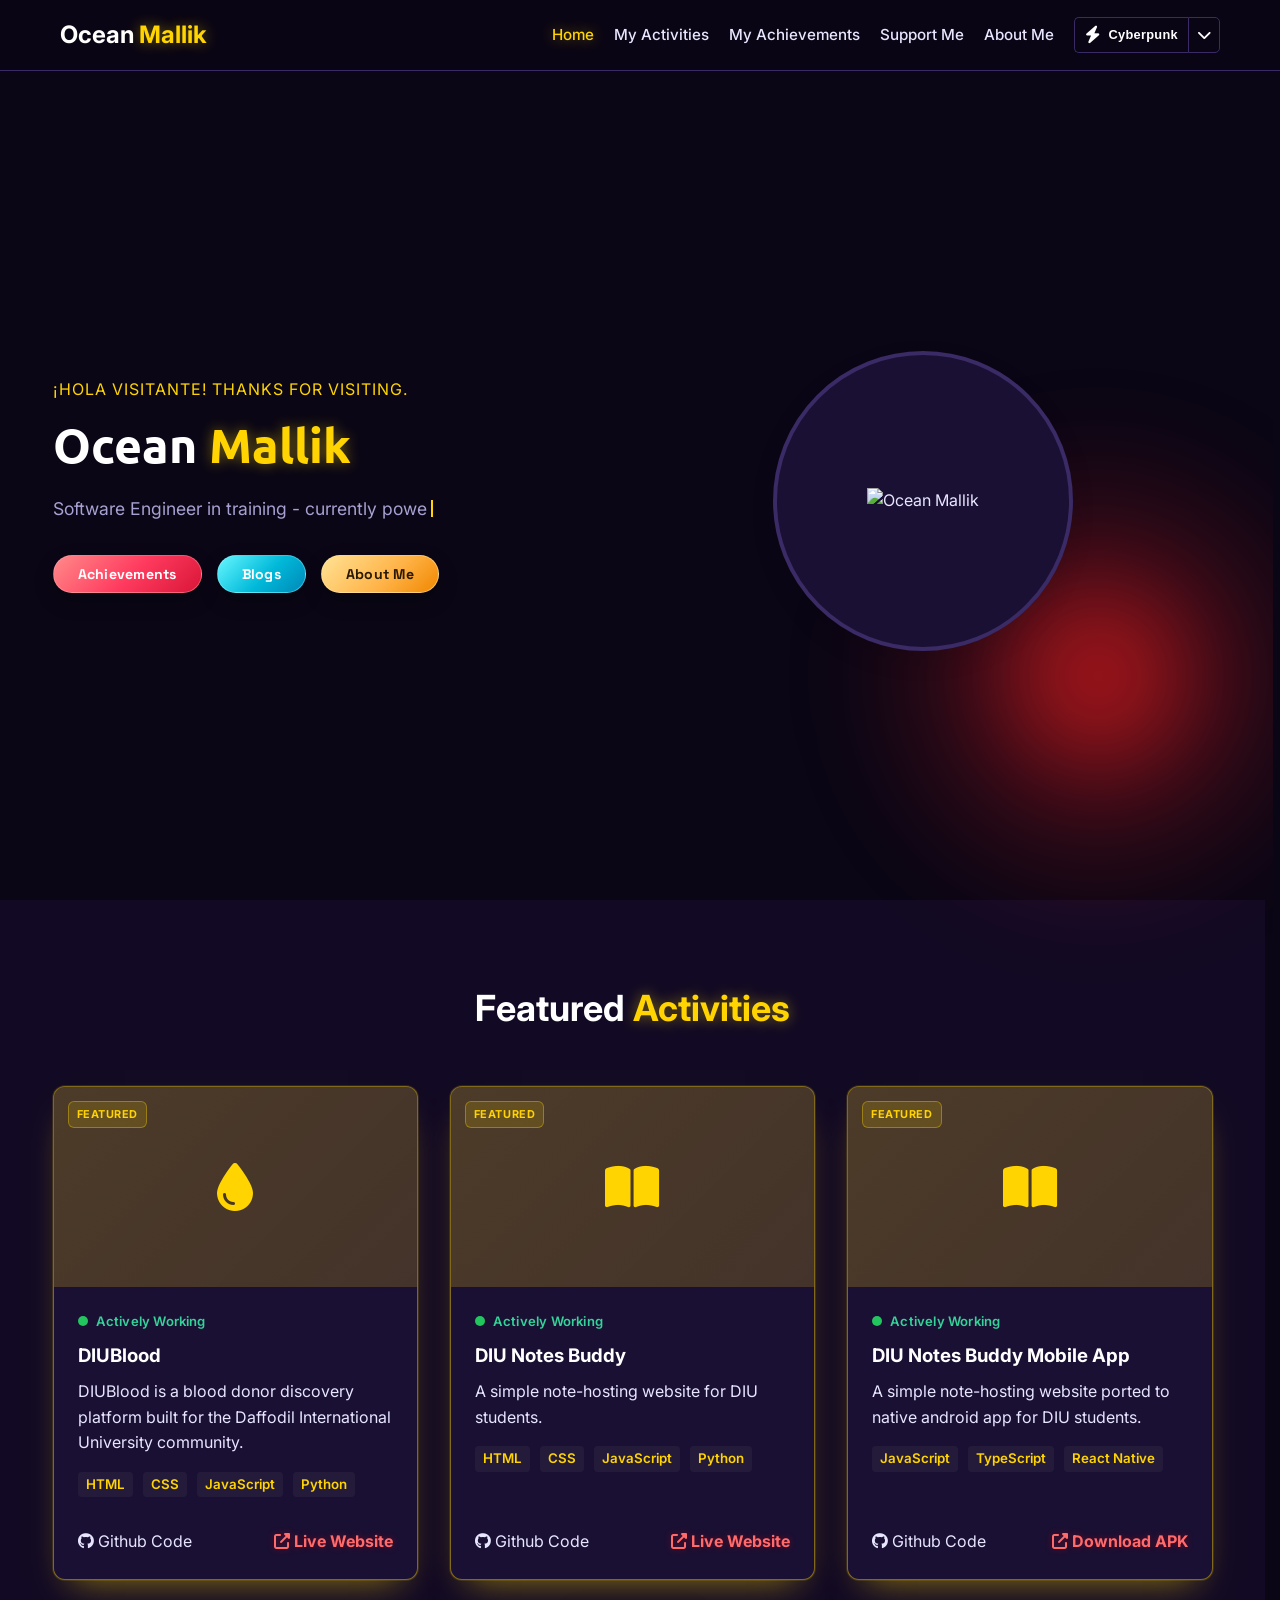
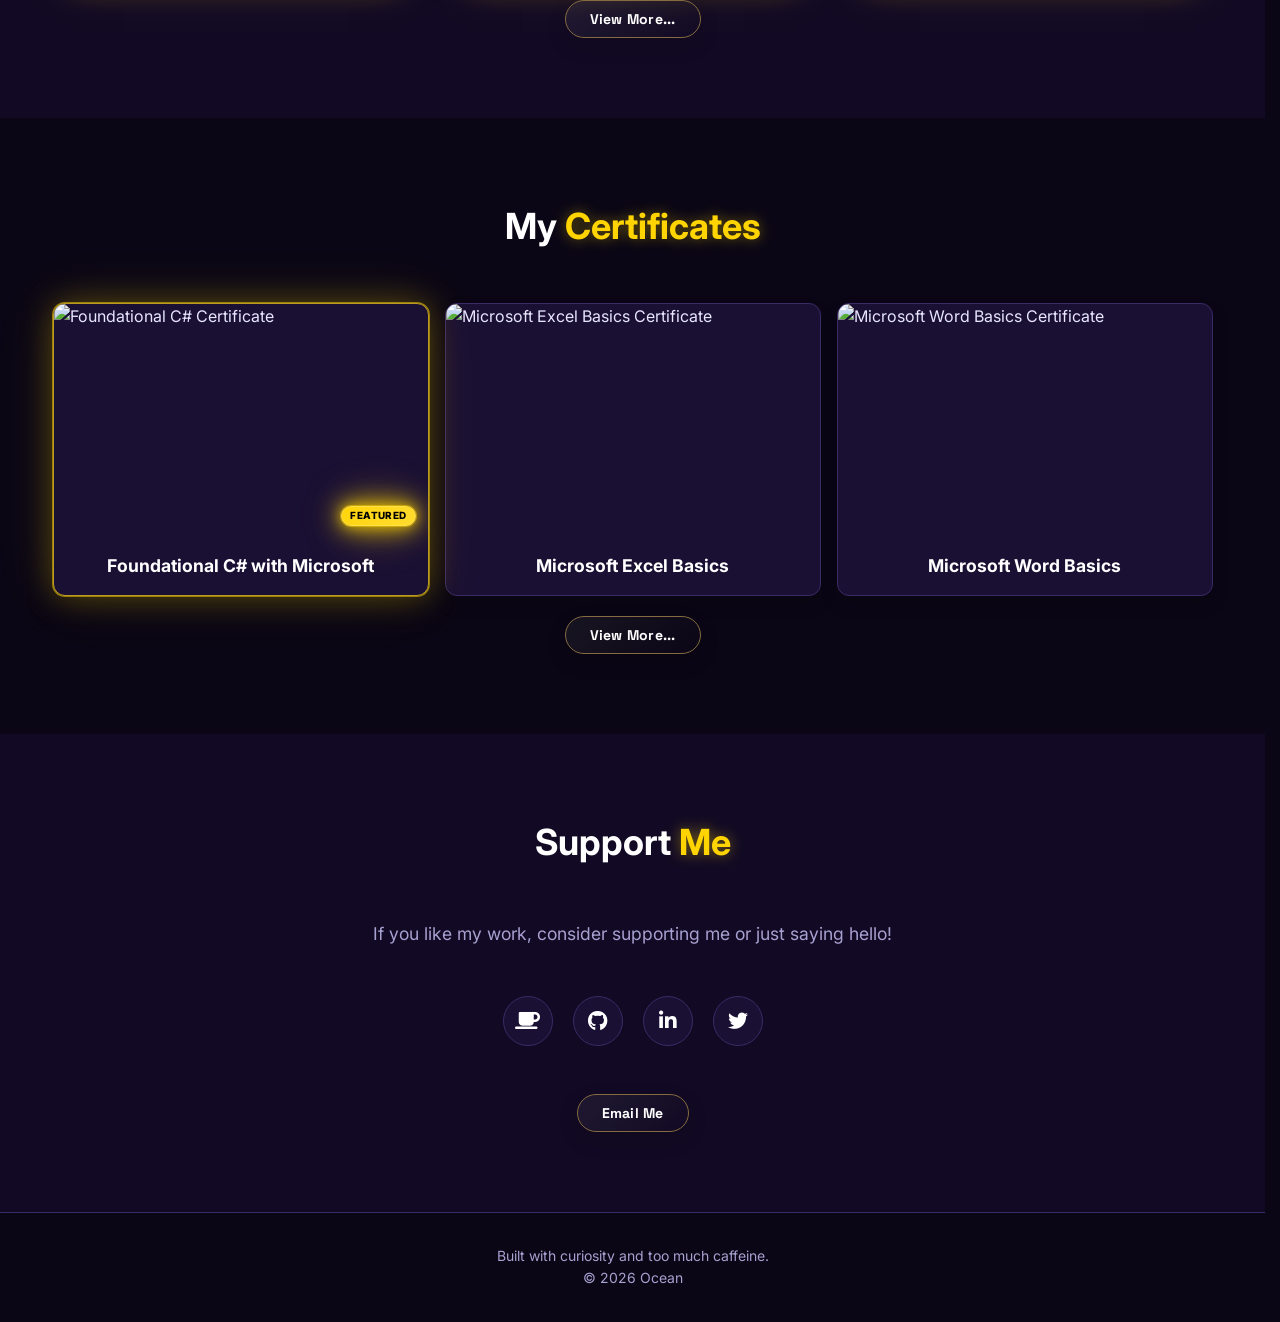
==== index.html @ f057de9c "Enhance certificate display with featured badges and improved styling" ====
<!DOCTYPE html>
<html lang="en">
<head>
    <meta charset="UTF-8">
    <meta name="viewport" content="width=device-width, initial-scale=1.0">
    <!-- TITLE -->
    <title>Ocean Mallik</title>
    
    <!-- FAVICON -->
    <link rel="icon" type="image/png" href="favicon.png">

    <!-- CSS file -->
    <link rel="stylesheet" href="style.css">
    
    <!-- FontAwesome (Icons) -->
    <link rel="stylesheet" href="https://cdnjs.cloudflare.com/ajax/libs/font-awesome/6.4.0/css/all.min.css">
</head>
<body>

    <!-- Navigation Bar -->
    <nav class="navbar">
        <div class="container nav-container">
            <a href="/" class="logo">Ocean <span class="highlight">Mallik</span></a>
            
            <div class="nav-right">
                <ul class="nav-links">
                    <li><a href="/" class="highlight">Home</a></li>
                    <li><a href="pages/activities.html">My Activities</a></li>
                    <li><a href="pages/achievements/">My Achievements</a></li>
                    <li><a href="pages/support/">Support Me</a></li>
                    <li><a href="pages/about.html">About Me</a></li>
                </ul>

                <div class="theme-switcher">
                    <button id="theme-toggle" class="theme-toggle-btn" title="Switch Theme">
                        <i class="fas fa-bolt theme-icon"></i>
                        <span class="theme-name">Cyberpunk</span>
                    </button>
                    <button id="theme-list-toggle" class="theme-list-toggle-btn" title="Show theme list" aria-label="Show theme list" aria-expanded="false">
                        <i class="fas fa-chevron-down"></i>
                    </button>
                    <div id="theme-list" class="theme-list hidden" role="listbox" aria-label="Theme list"></div>
                </div>
                <button id="mobile-menu-btn" class="menu-btn"><i class="fas fa-bars"></i></button>
            </div>
        </div>

        <div id="mobile-menu" class="mobile-menu hidden">
            <a href="/">Home</a>
            <a href="pages/activities.html">My Activities</a>
            <a href="pages/achievements/">My Achievements</a>
            <a href="pages/support/">Support Me</a>
            <a href="pages/about.html">About Me</a>
        </div>
    </nav>

    <!-- Hero Section -->
    <section id="home" class="hero">
        <div class="container hero-container">
            <div class="hero-text">
                <!-- UPDATED WELCOME TEXT -->
                <p class="subtitle">¡Hola visitante! Thanks for visiting.</p>
                <h1 class="title">Ocean <span class="highlight">Mallik</span></h1>
                
                <!-- UPDATED DESCRIPTION -->
                <p class="description">
                    <span id="typing-text">Software Engineer in training - currently powered by curiosity and caffeine.</span><span class="typing-caret" aria-hidden="true"></span>
                </p>
                
                <div class="hero-buttons">
                    <!-- CHANGED CLASS TO btn-red -->
                    <a href="pages/achievements/" class="btn btn-red">Achievements</a>
                    <a href="https://blog.oceanmallik.com/" class="btn btn-cyan">Blogs</a>
                    <a href="pages/about.html" class="btn btn-amber">About Me</a>
                </div>
            </div>
            
            <div class="hero-image">
                <div class="blob"></div>
                <div class="image-frame">
                    <a href="https://link.oceanmallik.com/" target="_blank" rel="noopener noreferrer">
                        <img src="me.jpg" alt="Ocean Mallik">
                    </a>
                </div>
            </div>
        </div>
    </section>

    <!-- Activities Preview Section -->
    <section id="activities-preview" class="section bg-secondary">
        <div class="container">
            <h2 class="section-title">Featured <span class="highlight">Activities</span></h2>

            <!--
                Status classes you can set per preview card:
                - status-active   => Green light (Actively Working)
                - status-finished => Red light (Finished)
                - status-idle     => Gray light (Not Active)
            -->

            <div id="activities-preview-grid" class="projects-grid"></div>

            <div style="text-align: center; margin-top: 20px;">
                <a href="pages/activities.html" class="btn btn-outline">View More...</a>
            </div>
        </div>
    </section>

    <!-- Achievements Section -->
    <section id="achievements" class="section">
        <div class="container">
            <h2 class="section-title">My <span class="highlight">Certificates</span></h2>
            
            <div id="certificates-accordion" data-certificates-source="myCertificates.json" data-certificates-image-base="pages/achievements/" data-certificates-limit="3" style="max-width: 1400px; margin: 0 auto;"></div>

                <div style="text-align: center; margin-top: 20px;">
                    <a href="pages/achievements/" class="btn btn-outline">View More...</a>
                </div>

            </div>
    </section>

    <!-- Support Section -->
    <section id="support" class="section bg-secondary">
        <div class="container contact-container">
            <h2 class="section-title">Support <span class="highlight">Me</span></h2>
            <p class="contact-text">If you like my work, consider supporting me or just saying hello!</p>
            
            <div class="social-links">
                <a href="pages/support/" title="Buy me a coffee">
                    <i class="fas fa-coffee"></i>
                </a>
                
                <a href="https://github.com/oceanmallik/" target="_blank" title="GitHub">
                    <i class="fab fa-github"></i>
                </a>
                
                <a href="https://linkedin.com/in/oceanmallik/" target="_blank" title="LinkedIn">
                    <i class="fab fa-linkedin-in"></i>
                </a>
                
                <a href="https://x.com/oceanmallik" target="_blank" title="Twitter / X">
                    <i class="fab fa-twitter"></i>
                </a>
            </div>

            <div class="support-actions">
                <!-- Contact Button -->
                <a href="mailto:oceanmallik@oceanmallik.com" class="btn btn-outline">Email Me</a>
            </div>
        </div>
    </section>

    <!-- Footer -->
    <footer>
        <p>Built with curiosity and too much caffeine.<br>&copy; <span id="current-year"></span> Ocean</p>
    </footer>

    <script src="script.js"></script>
</body>
</html>
---- style.css ----
/* --- 1. Fonts & Variables --- */
@import url('https://fonts.googleapis.com/css2?family=Inter:wght@300;400;600;700&family=Space+Grotesk:wght@500;600;700&family=Ubuntu:wght@400;500;700&display=swap');

:root {
    /* === MAC THEME VARIABLES === */
    --mac-blue-start: #5DA6FF;
    --mac-blue-end: #007AFF;
    --mac-gold: #eb9e26;
    --mac-gold-dark: #d98d1a;
    --mac-dark-grey: #2d2d2d; 
    --text-main: #e2e2e2;
    --btn-radius: 999px;
    --btn-font: 'Space Grotesk', 'Inter', sans-serif;
    --btn-shadow: 0 8px 20px rgba(0, 0, 0, 0.24);
    --btn-shadow-hover: 0 14px 28px rgba(0, 0, 0, 0.34);

    /* === THEME 1: CYBERPUNK (Neon Night) === */
    --primary-color: #ffd400;
    --primary-hover: #ffea70;
    --bg-main: #0a0615;
    --bg-secondary: #120a24;
    --bg-card: #1a1033;
    --nav-bg: rgba(10, 6, 21, 0.9);
    --text-title: #ffffff;
    --text-muted: #a7a1d1;
    --border-color: #3a2a66;
    --featured-accent: #ffd400;
    
    /* Spacing & Layout */
    --container-width: 1200px;
    --border-radius: 12px;
    --transition: all 0.3s ease;
}

/* === THEME 2: PITCH BLACK (Deep Dark) === */
body.theme-black {
    --primary-color: #10b981;
    --primary-hover: #34d399;
    --featured-accent: #ffd400;
    
    --bg-main: #000000;
    --bg-secondary: #0a0a0a;
    --bg-card: #121212;
    --nav-bg: rgba(0, 0, 0, 0.85);
    
    --text-main: #e5e5e5;
    --text-title: #ffffff;
    --text-muted: #a3a3a3;
    
    --border-color: #262626;
}

/* === THEME 3: CLEAN WHITE (Bright) === */
body.theme-white {
    --primary-color: #059669;       
    --primary-hover: #10b981;
    --featured-accent: #059669;
    
    --bg-main: #ffffff;
    --bg-secondary: #f3f4f6;        
    --bg-card: #f9fafb;             
    --nav-bg: rgba(255, 255, 255, 0.9);
    
    --text-main: #4b5563;           
    --text-title: #111827;          
    --text-muted: #6b7280;
    
    --border-color: #e5e7eb;
}

/* === THEME 4: SOFT LIGHT (Warm/Paper) === */
body.theme-soft {
    --primary-color: #059669;
    --primary-hover: #10b981;
    --featured-accent: #ea580c;
    
    --bg-main: #fff0e5;             /* Requested Color */
    --bg-secondary: #fae1cf;        /* Slightly darker warm tone */
    --bg-card: #ffffff;             /* White cards look crisp on this bg */
    --nav-bg: rgba(255, 240, 229, 0.9);
    
    --text-main: #44403c;           /* Warm Dark Grey */
    --text-title: #1c1917;          /* Warm Black */
    --text-muted: #78716c;
    
    --border-color: #ebd5c1;
}

/* === THEME 5: AURORA MINT (Fresh/Calm) === */
body.theme-aurora {
    --primary-color: #06b6d4;
    --primary-hover: #22d3ee;
    --featured-accent: #06b6d4;

    --bg-main: #e8fff8;
    --bg-secondary: #d9f7ee;
    --bg-card: #f7fffc;
    --nav-bg: rgba(232, 255, 248, 0.9);

    --text-main: #1f3a3d;
    --text-title: #102427;
    --text-muted: #4f6d70;

    --border-color: #b9e4da;
}

/* === CYBERPUNK CLASS ALIAS (matches base theme) === */
body.theme-cyberpunk {
    --primary-color: #ffd400;
    --primary-hover: #ffea70;
    --featured-accent: #ffd400;

    --bg-main: #0a0615;
    --bg-secondary: #120a24;
    --bg-card: #1a1033;
    --nav-bg: rgba(10, 6, 21, 0.9);

    --text-main: #e8e6ff;
    --text-title: #ffffff;
    --text-muted: #a7a1d1;

    --border-color: #3a2a66;
}

body.theme-cyberpunk .highlight {
    color: #ffd400;
    text-shadow: 0 0 14px rgba(255, 212, 0, 0.45);
}

body.theme-cyberpunk .tags span {
    background-color: rgba(255, 212, 0, 0.14);
    border-color: rgba(255, 212, 0, 0.35);
    color: #ffd400;
}

/* --- 2. Global Reset --- */
* {
    margin: 0;
    padding: 0;
    box-sizing: border-box;
}

html {
    scroll-behavior: smooth;
    scrollbar-gutter: stable;
}

body {
    font-family: 'Inter', sans-serif;
    background-color: var(--bg-main);
    color: var(--text-main);
    line-height: 1.6;
    transition: background-color 0.3s ease, color 0.3s ease, opacity 0.25s ease;
}

body.theme-fading {
    opacity: 0.72;
}

a {
    text-decoration: none;
    color: inherit;
    transition: var(--transition);
}

ul {
    list-style: none;
}

img {
    max-width: 100%;
    display: block;
}

/* Utility Classes */
.container {
    max-width: var(--container-width);
    margin: 0 auto;
    padding: 0 20px;
}

.highlight {
    color: var(--primary-color);
}

.bg-secondary {
    background-color: var(--bg-secondary);
}

.hidden {
    display: none !important;
}

/* --- 3. Buttons (MAC THEME) --- */
.btn {
    display: inline-flex;
    align-items: center;
    justify-content: center;
    gap: 8px;
    padding: 11px 24px;
    border-radius: var(--btn-radius);
    font-family: var(--btn-font);
    font-size: 0.88rem;
    font-weight: 700;
    letter-spacing: 0.25px;
    line-height: 1;
    text-decoration: none;
    white-space: nowrap;
    cursor: pointer;
    border: 1px solid rgba(255, 255, 255, 0.2);
    position: relative;
    overflow: hidden;
    isolation: isolate;
    transform: translateY(0);
    transition: transform 0.25s ease, box-shadow 0.25s ease, filter 0.25s ease, border-color 0.25s ease;
    box-shadow: var(--btn-shadow);
    -webkit-tap-highlight-color: transparent;
}

.btn::before {
    content: "";
    position: absolute;
    inset: 0;
    background: linear-gradient(115deg, rgba(255, 255, 255, 0.22), rgba(255, 255, 255, 0) 50%);
    opacity: 0;
    transition: opacity 0.25s ease;
    pointer-events: none;
    z-index: 0;
}

.btn > * {
    position: relative;
    z-index: 1;
}

.btn:hover {
    transform: translateY(-2px);
    box-shadow: var(--btn-shadow-hover);
}

.btn:hover::before {
    opacity: 1;
}

.btn:focus-visible {
    outline: none;
    box-shadow: var(--btn-shadow-hover), 0 0 0 3px rgba(255, 255, 255, 0.22);
}

.btn:active {
    transform: translateY(0) scale(0.985);
    filter: brightness(0.98);
    box-shadow: 0 8px 16px rgba(0, 0, 0, 0.24);
}

.btn-primary {
    background: linear-gradient(135deg, #6ec1ff 0%, var(--mac-blue-end) 55%, #0063d4 100%);
    background-color: var(--mac-blue-end);
    color: #ffffff !important;
    border-color: rgba(140, 212, 255, 0.45);
}

.btn-primary:hover {
    filter: brightness(1.03);
    text-decoration: none;
}

/* --- NEW RED BUTTON (Mac Style) --- */
.btn-red {
    background: linear-gradient(135deg, #ff8a8a 0%, #ff3c5f 52%, #d91538 100%);
    background-color: #FF2D2D;
    color: #ffffff !important;
    border-color: rgba(255, 175, 188, 0.4);
}

.btn-red:hover {
    filter: brightness(1.03);
    text-decoration: none;
}

.btn-cyan {
    background: linear-gradient(135deg, #67f7ff 0%, #00b9d9 55%, #0088b7 100%);
    background-color: #009ecf;
    color: #ffffff !important;
    border-color: rgba(153, 247, 255, 0.42);
}

.btn-cyan:hover {
    filter: brightness(1.03);
    text-decoration: none;
}

.btn-amber {
    background: linear-gradient(135deg, #ffe294 0%, #ffb347 58%, #f08700 100%);
    background-color: #f39c12;
    color: #281a00 !important;
    border-color: rgba(255, 228, 159, 0.58);
}

.btn-amber:hover {
    filter: brightness(1.02);
    text-decoration: none;
}

.btn-outline {
    background: linear-gradient(135deg, rgba(255, 255, 255, 0.06), rgba(255, 255, 255, 0));
    color: var(--text-title);
    border: 1px solid color-mix(in srgb, var(--primary-color) 38%, var(--border-color));
    box-shadow: 0 8px 20px rgba(0, 0, 0, 0.15);
}

.btn-outline:hover {
    background: linear-gradient(135deg, color-mix(in srgb, var(--primary-color) 24%, transparent), rgba(255, 255, 255, 0.06));
    border-color: var(--primary-color);
    color: var(--text-title);
}

.btn-gold {
    background: linear-gradient(135deg, #ffd769 0%, var(--mac-gold) 62%, #d68613 100%);
    border-color: var(--mac-gold-dark);
    color: #2d1b00 !important;
    text-shadow: none;
}

.btn-gold:hover {
    filter: brightness(1.02);
}

.theme-switcher {
    position: relative;
    display: flex;
    align-items: center;
    margin-left: 20px;
}

.theme-toggle-btn {
    background: transparent;
    border: 1px solid var(--border-color);
    border-right: none;
    color: var(--text-title);
    cursor: pointer;
    min-width: 36px;
    height: 36px;
    padding: 0 10px;
    display: flex;
    align-items: center;
    justify-content: center;
    gap: 8px;
    border-radius: 5px 0 0 5px;
    transition: var(--transition);
}

.theme-toggle-btn i {
    font-size: 1.1rem;
}

.theme-toggle-btn .theme-name {
    font-size: 0.8rem;
    font-weight: 600;
    letter-spacing: 0.3px;
    line-height: 1;
}

.theme-toggle-btn:hover {
    background-color: var(--mac-dark-grey);
    border-color: var(--mac-blue-end);
    color: var(--mac-blue-end);
}

.theme-list-toggle-btn {
    background: transparent;
    border: 1px solid var(--border-color);
    color: var(--text-title);
    cursor: pointer;
    width: 32px;
    height: 36px;
    display: inline-flex;
    align-items: center;
    justify-content: center;
    border-radius: 0 5px 5px 0;
    transition: var(--transition);
}

.theme-list-toggle-btn i {
    font-size: 0.9rem;
    transition: transform 0.2s ease;
}

.theme-list-toggle-btn.open i {
    transform: rotate(180deg);
}

.theme-list-toggle-btn:hover,
.theme-list-toggle-btn.open {
    background-color: var(--mac-dark-grey);
    border-color: var(--mac-blue-end);
    color: var(--mac-blue-end);
}

.theme-list {
    position: absolute;
    top: calc(100% + 8px);
    right: 0;
    min-width: 180px;
    background-color: var(--bg-card);
    border: 1px solid var(--border-color);
    border-radius: 8px;
    box-shadow: 0 12px 26px rgba(0, 0, 0, 0.18);
    padding: 6px;
    z-index: 1100;
}

.theme-list-item {
    width: 100%;
    background: transparent;
    border: none;
    border-radius: 6px;
    color: var(--text-main);
    cursor: pointer;
    display: flex;
    align-items: center;
    justify-content: space-between;
    font-size: 0.9rem;
    padding: 8px 10px;
    text-align: left;
    transition: var(--transition);
}

.theme-list-item i {
    color: var(--text-muted);
    font-size: 0.85rem;
}

.theme-list-item:hover {
    background: var(--bg-secondary);
    color: var(--text-title);
}

.theme-list-item.active {
    background: rgba(16, 185, 129, 0.12);
    color: var(--primary-color);
    font-weight: 600;
}

.theme-list-item.active i {
    color: var(--primary-color);
}

body.theme-cyberpunk .theme-list-item.active {
    background: rgba(255, 212, 0, 0.2);
    color: #ffd400;
}

body.theme-cyberpunk .theme-list-item.active i {
    color: #ffd400;
}

/* --- 4. Navigation --- */
.navbar {
    position: fixed;
    top: 0;
    width: 100%;
    background-color: var(--nav-bg); 
    backdrop-filter: blur(10px);
    border-bottom: 1px solid var(--border-color);
    z-index: 1000;
    transition: background-color 0.3s ease, border-color 0.3s ease;
}

.nav-container {
    height: 70px;
    display: flex;
    justify-content: space-between;
    align-items: center;
}

.logo {
    font-size: 1.5rem;
    font-weight: 700;
    color: var(--text-title);
    white-space: nowrap;
}

.nav-right {
    display: flex;
    align-items: center;
}

.nav-links {
    display: flex;
    gap: 20px;
    align-items: center;
}

.nav-links a {
    font-size: 0.95rem;
    font-weight: 500;
    color: var(--text-main);
}

.nav-links a.highlight {
    color: var(--primary-color);
}

.nav-links a:hover {
    color: var(--primary-color);
}

.menu-btn {
    display: none; /* Hidden on Desktop */
    width: 42px;
    height: 42px;
    border-radius: 50%;
    border: 1px solid var(--border-color);
    background: linear-gradient(135deg, rgba(255, 255, 255, 0.09), rgba(255, 255, 255, 0));
    color: var(--text-title);
    font-size: 1.15rem;
    cursor: pointer;
    margin-left: 15px;
    transition: transform 0.25s ease, border-color 0.25s ease, background-color 0.25s ease;
}

.menu-btn:hover {
    transform: translateY(-1px);
    border-color: var(--primary-color);
    background-color: color-mix(in srgb, var(--primary-color) 16%, transparent);
}

/* Mobile Menu */
.mobile-menu {
    background-color: var(--bg-secondary);
    border-bottom: 1px solid var(--border-color);
    padding: 1rem;
}

.mobile-menu a {
    display: block;
    padding: 10px;
    color: var(--text-main);
    font-weight: 500;
}

.mobile-menu a:hover {
    color: var(--primary-color);
    background-color: rgba(128, 128, 128, 0.05);
    border-radius: 6px;
}

/* --- 5. Hero Section --- */
.hero {
    min-height: 100vh;
    display: flex;
    align-items: center;
    padding-top: 70px;
}

.hero-container {
    display: flex;
    align-items: center;
    justify-content: space-between;
    flex-wrap: wrap;
    width: 100%;
}

.hero-text {
    flex: 1;
    min-width: 250px;
}

.subtitle {
    color: var(--primary-color);
    text-transform: uppercase;
    letter-spacing: 1px;
    margin-bottom: 1rem;
}

.title {
    font-size: 3rem;
    font-family: 'Ubuntu', sans-serif;
    color: var(--text-title);
    margin-bottom: 1.5rem;
    line-height: 1.1;
}

.description {
    font-size: 1.1rem;
    color: var(--text-muted);
    margin-bottom: 2rem;
    max-width: 500px;
}

.typing-caret {
    display: inline-block;
    width: 2px;
    height: 1em;
    margin-left: 4px;
    vertical-align: -0.12em;
    background-color: var(--primary-color);
    animation: caret-blink 0.85s step-end infinite;
}

@keyframes caret-blink {
    0%, 45% {
        opacity: 1;
    }
    46%, 100% {
        opacity: 0;
    }
}

@media (prefers-reduced-motion: reduce) {
    .typing-caret {
        animation: none;
        opacity: 1;
    }
}

.hero-buttons {
    display: flex;
    gap: 15px;
}

/* Homepage hero buttons: richer mouse hover feedback */
.hero-buttons .btn {
    transform-origin: center;
    --mx: 50%;
    --my: 50%;
}

.hero-buttons .btn::after {
    content: "";
    position: absolute;
    inset: -1px;
    border-radius: inherit;
    pointer-events: none;
    z-index: 0;
    opacity: 0;
    background: radial-gradient(170px circle at var(--mx) var(--my), rgba(255, 255, 255, 0.45) 0%, rgba(255, 255, 255, 0.16) 26%, rgba(255, 255, 255, 0) 62%);
    transition: opacity 0.18s ease;
}

.hero-buttons .btn:hover {
    transform: translateY(-3px) scale(1.03);
}

.hero-buttons .btn:hover::after {
    opacity: 1;
}

.hero-buttons .btn-red:hover {
    box-shadow: 0 16px 32px rgba(217, 21, 56, 0.38);
}

.hero-buttons .btn-cyan:hover {
    box-shadow: 0 16px 32px rgba(0, 185, 217, 0.35);
}

.hero-buttons .btn-amber:hover {
    box-shadow: 0 16px 32px rgba(240, 135, 0, 0.38);
}

@media (prefers-reduced-motion: reduce) {
    .hero-buttons .btn::after {
        transition: none;
    }
}

/* Hero Image & Animation */
.hero-image {
    flex: 1;
    display: flex;
    justify-content: center;
    position: relative;
    min-width: 250px;
    margin-top: 2rem;
    align-items: center; /* Added for vertical centering */
}

.image-frame {
    width: 300px;
    height: 300px;
    background-color: var(--bg-card);
    border-radius: 50%;
    border: 4px solid var(--border-color);
    display: flex;
    align-items: center;
    justify-content: center;
    position: relative;
    z-index: 2;
    overflow: hidden;
    box-shadow: 0 10px 25px rgba(0,0,0,0.1);
}

.image-frame img {
    width: 100%;
    height: 100%;
    object-fit: cover;
}

/* --- UPDATED GLOW EFFECT (FAST FADE & CENTERED) --- */
.blob {
    position: absolute;
    /* Center the blob relative to .hero-image */
    top: 50%;
    left: 50%;
    /* transform is handled in keyframes */

    width: 350px; 
    height: 350px;
    
    /* Red gradient creates the core */
    background: radial-gradient(circle, rgba(255, 30, 30, 0.8) 0%, rgba(255, 30, 30, 0) 70%);
    
    border-radius: 50%;
    filter: blur(45px);
    z-index: 1;
    
    /* Red light emission */
    box-shadow: 0 0 70px rgba(255, 30, 30, 0.5);
    
    /* Slowed down animation from 1s to 3s */
    animation: pulse 3s infinite ease-in-out;
}

@keyframes pulse {
    0%, 100% { 
        /* Combine centering translate with scale */
        transform: translate(-50%, -50%) scale(0.95);
        opacity: 0.3; /* Fades out significantly */
    }
    50% { 
        /* Combine centering translate with scale */
        transform: translate(-50%, -50%) scale(1.1);
        opacity: 1; /* Fades in fully */
        filter: blur(45px) brightness(1.5); /* Bright glow peak */
    }
}

/* --- 6. Sections General --- */
.section {
    padding: 80px 0;
}

.section-title {
    text-align: center;
    font-size: 2.25rem;
    color: var(--text-title);
    margin-bottom: 3rem;
}

/* --- 7. About Section --- */
.about-container {
    max-width: 800px;
}

.card {
    background-color: var(--bg-card);
    border: 1px solid var(--border-color);
    border-radius: var(--border-radius);
    padding: 2rem;
    box-shadow: 0 4px 6px rgba(0, 0, 0, 0.05);
    transition: background-color 0.3s ease, border-color 0.3s ease;
}

.about-card h3 {
    color: var(--text-title);
    margin-top: 1.5rem;
    margin-bottom: 1rem;
}

.tags {
    display: flex;
    flex-wrap: wrap;
    gap: 10px;
}

.tags span {
    background-color: rgba(16, 185, 129, 0.1);
    color: var(--primary-color);
    padding: 6px 12px;
    border-radius: 6px;
    font-size: 0.875rem;
    border: 1px solid rgba(16, 185, 129, 0.2);
}

/* --- 8. Projects/Activities Grid --- */
.projects-grid {
    display: grid;
    grid-template-columns: repeat(auto-fit, minmax(300px, 1fr));
    gap: 2rem;
}

.project-card {
    padding: 0;
    overflow: hidden;
    display: flex;
    flex-direction: column;
    transition: var(--transition);
}

.project-card:hover {
    transform: translateY(-5px);
    box-shadow: 0 10px 20px -5px rgba(0, 0, 0, 0.1);
}

.project-card.featured-card {
    border: 1px solid color-mix(in srgb, var(--featured-accent) 45%, transparent);
    box-shadow: 0 0 0 1px color-mix(in srgb, var(--featured-accent) 12%, transparent), 0 18px 35px -18px color-mix(in srgb, var(--featured-accent) 55%, transparent);
    position: relative;
}

.project-card.featured-card .card-highlight {
    position: absolute;
    top: 14px;
    left: 14px;
    z-index: 2;
    display: inline-flex;
    align-items: center;
    padding: 4px 8px;
    border-radius: 6px;
    font-size: 0.68rem;
    font-weight: 700;
    letter-spacing: 0.05em;
    text-transform: uppercase;
    color: var(--featured-accent);
    background: color-mix(in srgb, var(--featured-accent) 14%, transparent);
    border: 1px solid color-mix(in srgb, var(--featured-accent) 35%, transparent);
    backdrop-filter: blur(8px);
    -webkit-backdrop-filter: blur(8px);
}

.project-card.featured-card .card-image {
    background: linear-gradient(135deg, color-mix(in srgb, var(--featured-accent) 22%, transparent), color-mix(in srgb, var(--featured-accent) 18%, transparent));
}

.project-card.featured-card .card-image i {
    color: var(--featured-accent);
}

.project-card.featured-card .card-content h3 a {
    color: var(--text-title);
}

.project-card.featured-card:hover {
    transform: translateY(-6px);
    box-shadow: 0 0 0 1px color-mix(in srgb, var(--featured-accent) 20%, transparent), 0 22px 42px -16px color-mix(in srgb, var(--featured-accent) 60%, transparent);
}

.card-image {
    height: 200px;
    background-color: var(--border-color);
    display: flex;
    align-items: center;
    justify-content: center;
}

.card-image i {
    font-size: 3rem;
    color: var(--text-muted);
}

.project-card:hover .card-image i {
    color: var(--primary-color);
}

.card-content {
    padding: 1.5rem;
    display: flex;
    flex-direction: column;
    flex: 1;
}

.project-status {
    display: inline-flex;
    align-items: center;
    gap: 8px;
    font-size: 0.82rem;
    font-weight: 600;
    letter-spacing: 0.2px;
    margin-bottom: 0.6rem;
}

.status-light {
    width: 10px;
    height: 10px;
    border-radius: 999px;
    display: inline-block;
}

/* Green: currently active work */
.status-active {
    color: #34d399;
}

.status-active .status-light {
    background-color: #22c55e;
    box-shadow: 0 0 0 rgba(34, 197, 94, 0.65);
    animation: statusPulse 1.8s ease-in-out infinite;
}

/* Red: finished/completed project */
.status-finished {
    color: #f87171;
}

.status-finished .status-light {
    background-color: #ef4444;
    box-shadow: 0 0 10px rgba(239, 68, 68, 0.55);
}

/* Gray: not active right now */
.status-idle {
    color: var(--text-muted);
}

.status-idle .status-light {
    background-color: #94a3b8;
    box-shadow: 0 0 8px rgba(148, 163, 184, 0.35);
}

@keyframes statusPulse {
    0% {
        box-shadow: 0 0 0 0 rgba(34, 197, 94, 0.65);
    }
    70% {
        box-shadow: 0 0 0 8px rgba(34, 197, 94, 0);
    }
    100% {
        box-shadow: 0 0 0 0 rgba(34, 197, 94, 0);
    }
}

.card-content h3 {
    color: var(--text-title);
    margin-bottom: 0.5rem;
}

.tech-badges {
    margin: 1rem 0;
    display: flex;
    gap: 10px;
}

.tech-badges small {
    background-color: rgba(128, 128, 128, 0.1);
    color: var(--primary-color);
    padding: 2px 8px;
    border-radius: 4px;
    font-weight: 600;
}

.card-links {
    display: flex;
    justify-content: flex-start;
    gap: 1rem;
    flex-wrap: wrap;
    margin-top: auto;
    padding-top: 1rem;
}

.card-links .live-link {
    margin-left: auto;
    color: #ff6b6b;
    font-weight: 700;
    text-shadow: 0 0 6px rgba(255, 0, 0, 0.35);
    animation: liveHeartbeat 1.35s ease-in-out infinite;
    transition: color 0.25s ease, text-shadow 0.25s ease, transform 0.25s ease;
}

.card-links .live-link:hover {
    color: #ff8787;
    text-shadow: 0 0 10px rgba(255, 0, 0, 0.55);
    transform: translateY(-1px);
}

.card-links .live-link:focus-visible {
    outline: none;
    text-shadow: 0 0 12px rgba(255, 0, 0, 0.7);
}

@keyframes liveHeartbeat {
    0% {
        text-shadow: 0 0 5px rgba(255, 0, 0, 0.3);
    }
    25% {
        text-shadow: 0 0 12px rgba(255, 0, 0, 0.6);
    }
    40% {
        text-shadow: 0 0 7px rgba(255, 0, 0, 0.38);
    }
    60% {
        text-shadow: 0 0 14px rgba(255, 0, 0, 0.68);
    }
    100% {
        text-shadow: 0 0 5px rgba(255, 0, 0, 0.3);
    }
}

.card-links a:hover {
    color: var(--primary-color);
}

/* --- 9. Contact/Support Section --- */
.contact-container {
    text-align: center;
    max-width: 700px;
}

.contact-text {
    margin-bottom: 3rem;
    font-size: 1.1rem;
    color: var(--text-muted);
}

.social-links {
    display: flex;
    justify-content: center;
    gap: 20px;
    margin-bottom: 3rem;
}

.social-links a {
    width: 50px;
    height: 50px;
    background-color: var(--bg-card);
    border: 1px solid var(--border-color);
    border-radius: 50%;
    display: flex;
    align-items: center;
    justify-content: center;
    font-size: 1.25rem;
    color: var(--text-title);
    transition: var(--transition);
}

.social-links a:hover {
    background-color: var(--primary-color);
    color: #ffffff;
    border-color: var(--primary-color);
    transform: scale(1.1);
}

.support-actions {
    display: flex;
    justify-content: center;
    gap: 12px;
    flex-wrap: wrap;
}

/* --- 10. Footer --- */
footer {
    background-color: var(--bg-main);
    padding: 2rem;
    text-align: center;
    border-top: 1px solid var(--border-color);
    color: var(--text-muted);
    font-size: 0.875rem;
    margin-top: auto;
}

/* --- 11. Responsive Design (Mobile) --- */
@media (max-width: 900px) {
    .logo {
        font-size: 1.2rem;
    }
    .nav-links {
        display: none;
    }
    .menu-btn {
        display: block;
    }
    .hero-container {
        flex-direction: column;
        text-align: center;
    }
    .hero-text {
        margin-bottom: 3rem;
        min-width: auto;
        flex: 1;
        width: 100%;
    }
    .hero-image {
        min-width: auto;
        flex: 1;
        width: 100%;
        margin-top: 1rem;
    }
    .hero-buttons {
        justify-content: center;
        flex-wrap: wrap;
    }
    .title {
        font-size: 2.2rem;
    }
    .description {
        max-width: 100%;
    }
    .image-frame {
        width: 250px;
        height: 250px;
    }
}

/* Extra small screens */
@media (max-width: 768px) {
    .title {
        font-size: 1.9rem;
    }
    .subtitle {
        font-size: 0.85rem;
    }
    .description {
        font-size: 1rem;
    }
    .image-frame {
        width: 220px;
        height: 220px;
    }
    .blob {
        width: 280px;
        height: 280px;
    }
}

/* Mobile phones */
@media (max-width: 480px) {
    .title {
        font-size: 1.6rem;
    }
    .hero-buttons {
        gap: 10px;
    }
    .btn {
        padding: 9px 18px;
        font-size: 0.8rem;
    }
    .image-frame {
        width: 180px;
        height: 180px;
    }
    .blob {
        width: 220px;
        height: 220px;
    }
    .hero {
        padding-top: 70px;
        min-height: 100vh;
        min-height: 100svh;
    }
}

/* --- 12. Education Cards --- */
.edu-card {
    background-color: var(--bg-card);
    border: 1px solid var(--border-color);
    border-left: 4px solid var(--primary-color);
    border-radius: 8px;
    margin-bottom: 15px;
    transition: var(--transition);
    overflow: hidden;
}

.edu-card:hover {
    transform: translateX(5px);
    box-shadow: 0 4px 12px rgba(0,0,0,0.08);
}

body.light-theme .edu-card:hover {
    background-color: #f0fdf4;
}

body.theme-black .edu-card:hover {
    background-color: #1a1a1a;
}

.edu-content {
    padding: 1.25rem;
}

.edu-content h3 {
    color: var(--text-title);
    font-size: 1.1rem;
    margin-bottom: 0.4rem;
    font-weight: 600;
}

.edu-content p {
    color: var(--text-muted);
    font-size: 0.95rem;
    margin: 0;
}

/* --- 13. Certificate Cards --- */

#certificates-accordion {
    display: grid;
    grid-template-columns: repeat(3, minmax(320px, 1fr));
    gap: 16px;
    align-items: start;
}

.certificate-item {
    min-width: 0;
    display: flex;
    flex-direction: column;
    height: 100%;
    background-color: var(--bg-card);
    border: 1px solid var(--border-color);
    border-radius: 12px;
    overflow: hidden;
    box-shadow: 0 8px 18px rgba(0, 0, 0, 0.12);
    transition: transform 0.25s ease, border-color 0.25s ease, box-shadow 0.25s ease;
}

.certificate-item.featured-card {
    position: relative;
    border-color: color-mix(in srgb, var(--featured-accent) 65%, var(--border-color));
    box-shadow: 0 0 0 1px color-mix(in srgb, var(--featured-accent) 52%, transparent), 0 0 32px rgba(255, 212, 0, 0.28), 0 0 60px rgba(255, 212, 0, 0.12), 0 16px 30px rgba(0, 0, 0, 0.16);
    animation: certificateGlow 2s ease-in-out infinite;
}

.certificate-item.featured-card:hover {
    box-shadow: 0 0 0 1px color-mix(in srgb, var(--featured-accent) 70%, transparent), 0 0 48px rgba(255, 212, 0, 0.38), 0 0 84px rgba(255, 212, 0, 0.18), 0 22px 42px -16px color-mix(in srgb, var(--featured-accent) 80%, transparent);
}

@keyframes certificateGlow {
    0%, 100% {
        box-shadow: 0 0 0 1px color-mix(in srgb, var(--featured-accent) 46%, transparent), 0 0 28px rgba(255, 212, 0, 0.24), 0 0 56px rgba(255, 212, 0, 0.10), 0 16px 30px rgba(0, 0, 0, 0.16);
    }

    50% {
        box-shadow: 0 0 0 1px color-mix(in srgb, var(--featured-accent) 72%, transparent), 0 0 46px rgba(255, 212, 0, 0.36), 0 0 88px rgba(255, 212, 0, 0.16), 0 16px 30px rgba(0, 0, 0, 0.18);
    }
}

.certificate-item:hover {
    transform: translateY(-3px);
    border-color: var(--primary-color);
    box-shadow: 0 14px 24px rgba(0, 0, 0, 0.16);
}

.certificate-image-card {
    position: relative;
}

.certificate-image-card .card-highlight {
    position: absolute;
    right: 12px;
    bottom: 12px;
    z-index: 2;
    overflow: hidden;
    display: inline-flex;
    align-items: center;
    width: max-content;
    max-width: calc(100% - 24px);
    padding: 4px 8px;
    border-radius: 999px;
    font-size: 0.62rem;
    font-weight: 800;
    line-height: 1;
    letter-spacing: 0.04em;
    text-transform: uppercase;
    white-space: nowrap;
    color: #000000;
    background: linear-gradient(135deg, color-mix(in srgb, var(--featured-accent) 98%, white), color-mix(in srgb, var(--featured-accent) 82%, white));
    border: 1px solid color-mix(in srgb, var(--featured-accent) 72%, white);
    box-shadow: 0 0 0 1px color-mix(in srgb, var(--featured-accent) 40%, transparent), 0 0 26px color-mix(in srgb, var(--featured-accent) 65%, transparent), 0 0 48px rgba(255, 212, 0, 0.28);
    text-shadow: 0 0 3px rgba(255, 255, 255, 1), 0 0 10px rgba(255, 236, 160, 0.95), 0 0 18px rgba(255, 212, 0, 0.95), 0 0 30px rgba(255, 212, 0, 0.5);
    filter: drop-shadow(0 0 6px rgba(255, 212, 0, 0.75));
    backdrop-filter: blur(8px);
    -webkit-backdrop-filter: blur(8px);
    animation: featuredBadgePulse 1.8s ease-in-out infinite;
}

.certificate-image-card .card-highlight-text {
    position: relative;
    z-index: 1;
    color: #000000;
    -webkit-text-stroke: 0;
    text-shadow: none;
    filter: none;
    animation: featuredTextGlow 1.8s ease-in-out infinite;
}

.certificate-image-card .card-highlight::after {
    content: '';
    position: absolute;
    inset: 0;
    transform: translateX(-120%);
    background: linear-gradient(90deg, transparent 0%, rgba(255, 255, 255, 0.55) 50%, transparent 100%);
    animation: featuredBadgeShine 2.8s ease-in-out infinite;
    pointer-events: none;
}

.certificate-header-row {
    display: flex;
    align-items: center;
    justify-content: center;
}

.certificate-item a {
    display: block;
}

.certificate-card-content {
    display: flex;
    flex-direction: column;
    gap: 8px;
    padding: 16px;
    text-align: center;
}

.certificate-title {
    color: var(--text-title);
    font-size: 1.1rem;
    line-height: 1.4;
}

@keyframes featuredBadgePulse {
    0%, 100% {
        transform: translateY(0) scale(1);
        box-shadow: 0 0 0 1px color-mix(in srgb, var(--featured-accent) 40%, transparent), 0 0 26px color-mix(in srgb, var(--featured-accent) 65%, transparent), 0 0 48px rgba(255, 212, 0, 0.28);
        text-shadow: 0 0 3px rgba(255, 255, 255, 1), 0 0 10px rgba(255, 236, 160, 0.95), 0 0 18px rgba(255, 212, 0, 0.95), 0 0 30px rgba(255, 212, 0, 0.5);
        filter: drop-shadow(0 0 6px rgba(255, 212, 0, 0.75));
    }

    50% {
        transform: translateY(-1px) scale(1.04);
        box-shadow: 0 0 0 1px color-mix(in srgb, var(--featured-accent) 55%, transparent), 0 0 34px color-mix(in srgb, var(--featured-accent) 82%, transparent), 0 0 60px rgba(255, 212, 0, 0.38);
        text-shadow: 0 0 4px rgba(255, 255, 255, 1), 0 0 14px rgba(255, 236, 160, 1), 0 0 24px rgba(255, 212, 0, 1), 0 0 36px rgba(255, 212, 0, 0.65);
        filter: drop-shadow(0 0 8px rgba(255, 212, 0, 0.9));
    }
}

@keyframes featuredTextGlow {
    0%, 100% {
        text-shadow: none;
        filter: none;
    }

    50% {
        text-shadow: none;
        filter: none;
    }
}

@keyframes featuredBadgeShine {
    0% {
        transform: translateX(-120%);
        opacity: 0;
    }

    25% {
        opacity: 1;
    }

    55% {
        transform: translateX(120%);
        opacity: 0;
    }

    100% {
        transform: translateX(120%);
        opacity: 0;
    }
}

.cert-img {
    max-width: 100%;
    width: 100%;
    border-radius: 0;
    border: 0;
    margin-top: 0;
    box-shadow: none;
    aspect-ratio: 16 / 10;
    object-fit: cover;
}

/* --- 14. Support Page Styles (Mac Buttons) --- */
.support-grid {
    display: flex;
    flex-wrap: wrap;
    gap: 30px;
    justify-content: center;
    margin-top: 20px;
}

.support-column {
    flex: 1;
    min-width: 300px;
    max-width: 500px;
    background-color: var(--bg-card);
    border: 1px solid var(--border-color);
    border-radius: 12px;
    padding: 40px 20px;
    text-align: center;
    display: flex;
    flex-direction: column;
    align-items: center;
    justify-content: center;
}

@media (max-width: 1100px) {
    #certificates-accordion {
        grid-template-columns: repeat(2, minmax(0, 1fr));
    }
}

@media (max-width: 700px) {
    #certificates-accordion {
        grid-template-columns: 1fr;
    }
}

.support-title {
    color: var(--text-title);
    font-size: 1.5rem;
    font-weight: 700;
    margin-bottom: 30px;
    text-transform: uppercase;
    letter-spacing: 1px;
    border-bottom: 2px solid var(--primary-color);
    padding-bottom: 10px;
    display: inline-block;
}

.support-btn {
    display: inline-flex;
    align-items: center;
    justify-content: center;
    gap: 8px;
    padding: 10px 28px;
    border-radius: var(--btn-radius);
    font-family: var(--btn-font);
    font-weight: 700;
    letter-spacing: 0.2px;
    transition: transform 0.25s ease, box-shadow 0.25s ease, filter 0.25s ease, background-color 0.25s ease;
    min-width: 180px;
    margin: 10px;
    color: white;
    text-align: center;
    border: 1px solid rgba(255, 255, 255, 0.2);
    font-size: 0.9rem;
    box-shadow: var(--btn-shadow);
}

.support-btn:hover {
    transform: translateY(-2px);
    box-shadow: var(--btn-shadow-hover);
}

.btn-social {
    background: linear-gradient(135deg, rgba(255, 255, 255, 0.08), rgba(255, 255, 255, 0));
    border: 1px solid var(--primary-color);
    color: var(--primary-color);
}
.btn-social:hover {
    background: linear-gradient(135deg, color-mix(in srgb, var(--primary-color) 80%, #ffffff), var(--primary-color));
    color: #fff;
    border-color: var(--primary-color);
}

.btn-patreon {
    background: linear-gradient(135deg, #ff6874 0%, #ff424d 60%, #d82731 100%);
    border-color: #ff8c95;
}
.btn-patreon:hover {
    filter: brightness(1.03);
}

.btn-bkash {
    background: linear-gradient(135deg, #ff4ea1 0%, #e2136e 58%, #b20f55 100%);
    border-color: #f37cb8;
}
.btn-bkash:hover {
    filter: brightness(1.03);
}

@media (prefers-reduced-motion: reduce) {
    .btn,
    .support-btn,
    .menu-btn {
        transition: none;
    }

    .btn:hover,
    .support-btn:hover,
    .menu-btn:hover,
    .btn:active,
    .support-btn:active {
        transform: none;
    }
}

.payment-box {
    background: var(--bg-main);
    padding: 20px;
    border-radius: 8px;
    border: 1px solid var(--border-color);
    margin-top: 20px;
    width: 100%;
}

.payment-number {
    font-family: monospace;
    font-size: 1.4rem;
    color: var(--primary-color);
    font-weight: bold;
    display: block;
    margin: 10px 0;
}

/* --- 15. QR Codes --- */
.qr-img {
    width: 180px;
    height: 180px;
    object-fit: contain;
    margin: 15px auto;
    border-radius: 12px;
    border: 1px solid var(--border-color);
    background-color: white;
    padding: 10px;
    display: block;
    box-shadow: 0 4px 10px rgba(0,0,0,0.05);
}

/* --- 16. About Page Alignment (FIXED) --- */
.about-grid {
    display: flex;
    flex-wrap: wrap;
    gap: 40px;
    justify-content: center;
    align-items: flex-start; 
}

.about-text-col {
    flex: 1;
    min-width: 300px;
    max-width: 600px;
}

.about-image-col {
    flex: 1;
    min-width: 300px;
    max-width: 400px;
    display: flex;
    justify-content: center;
}

.about-links-btn {
    border-radius: 8px;
    background: transparent;
    background-color: transparent;
    color: var(--text-title) !important;
    border-color: var(--border-color);
    box-shadow: 0 6px 16px rgba(0, 0, 0, 0.16);
}

.about-links-btn:hover {
    background-color: color-mix(in srgb, var(--primary-color) 14%, transparent);
    border-color: var(--primary-color);
}

@media (min-width: 992px) {
    .about-image-col {
        margin-top: 85px; 
    }
}

@media (max-width: 991px) {
    .about-image-col {
        margin-top: 40px;
    }
}
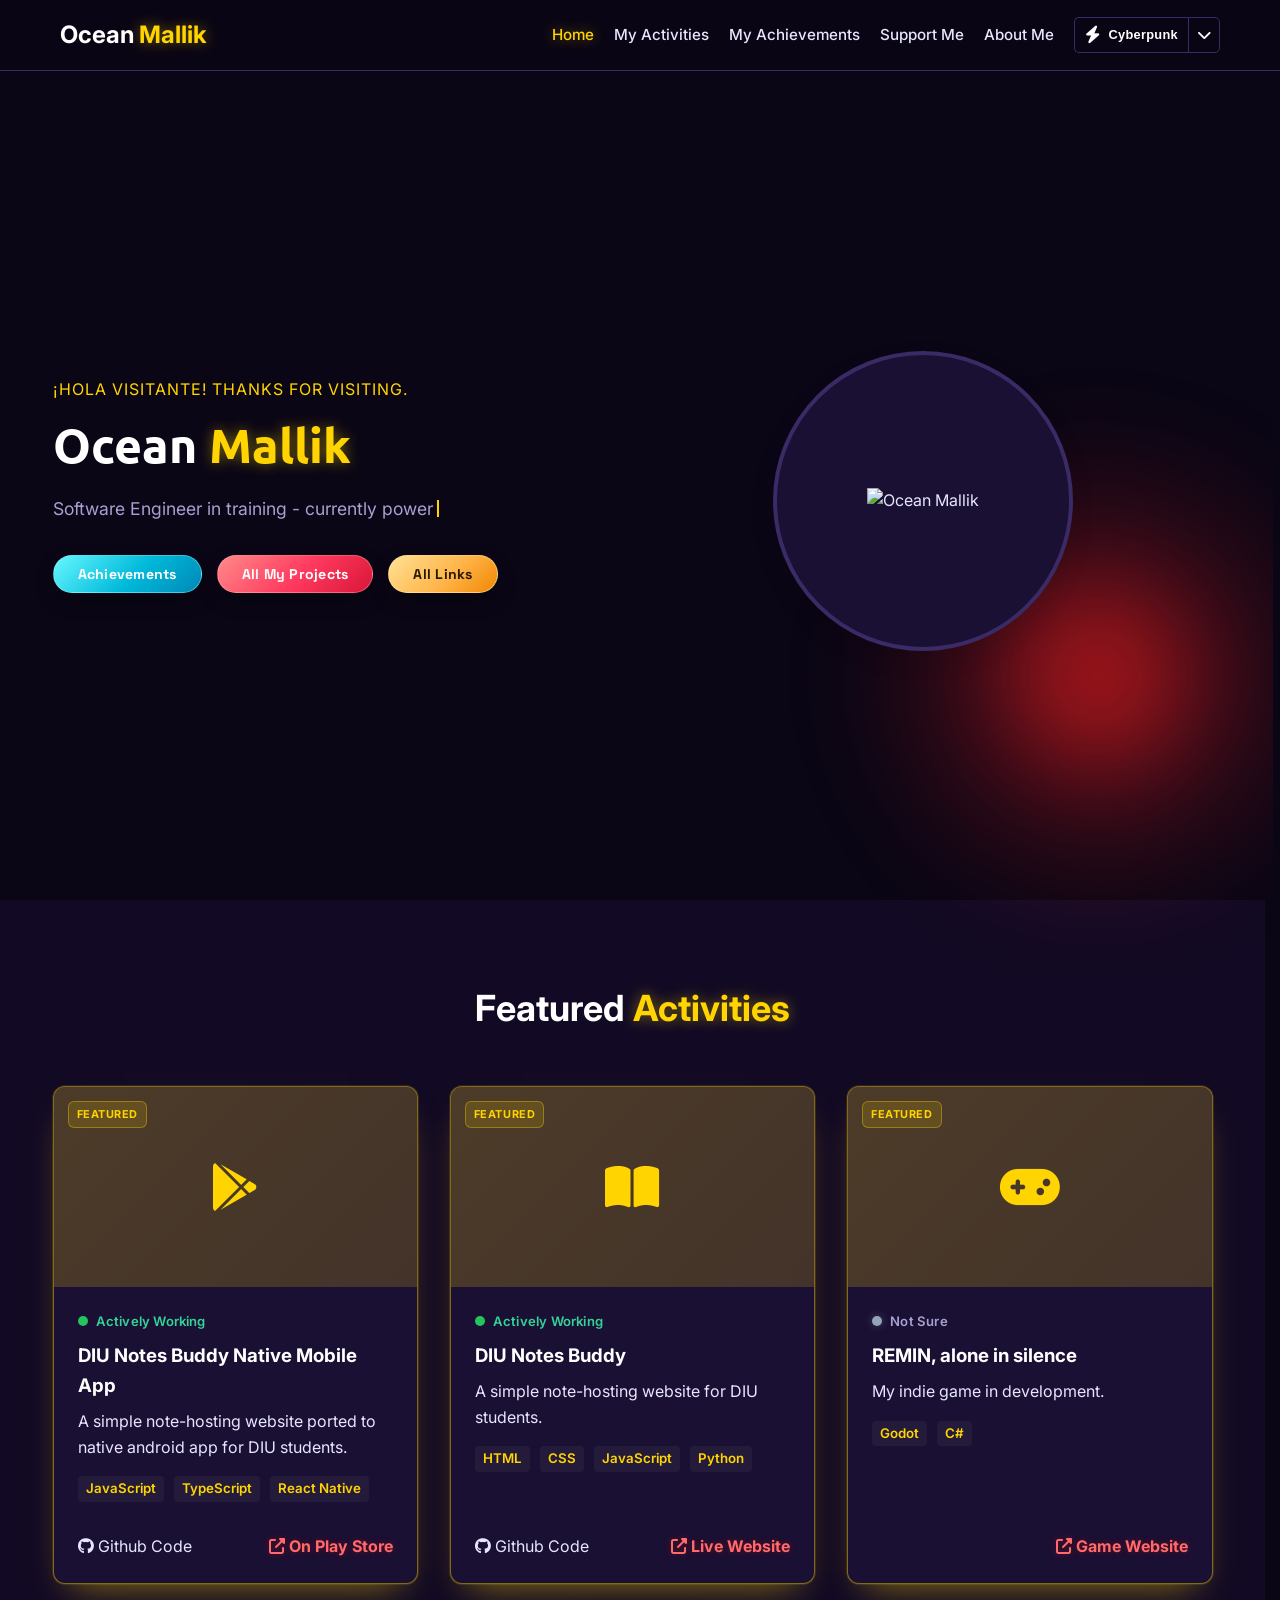
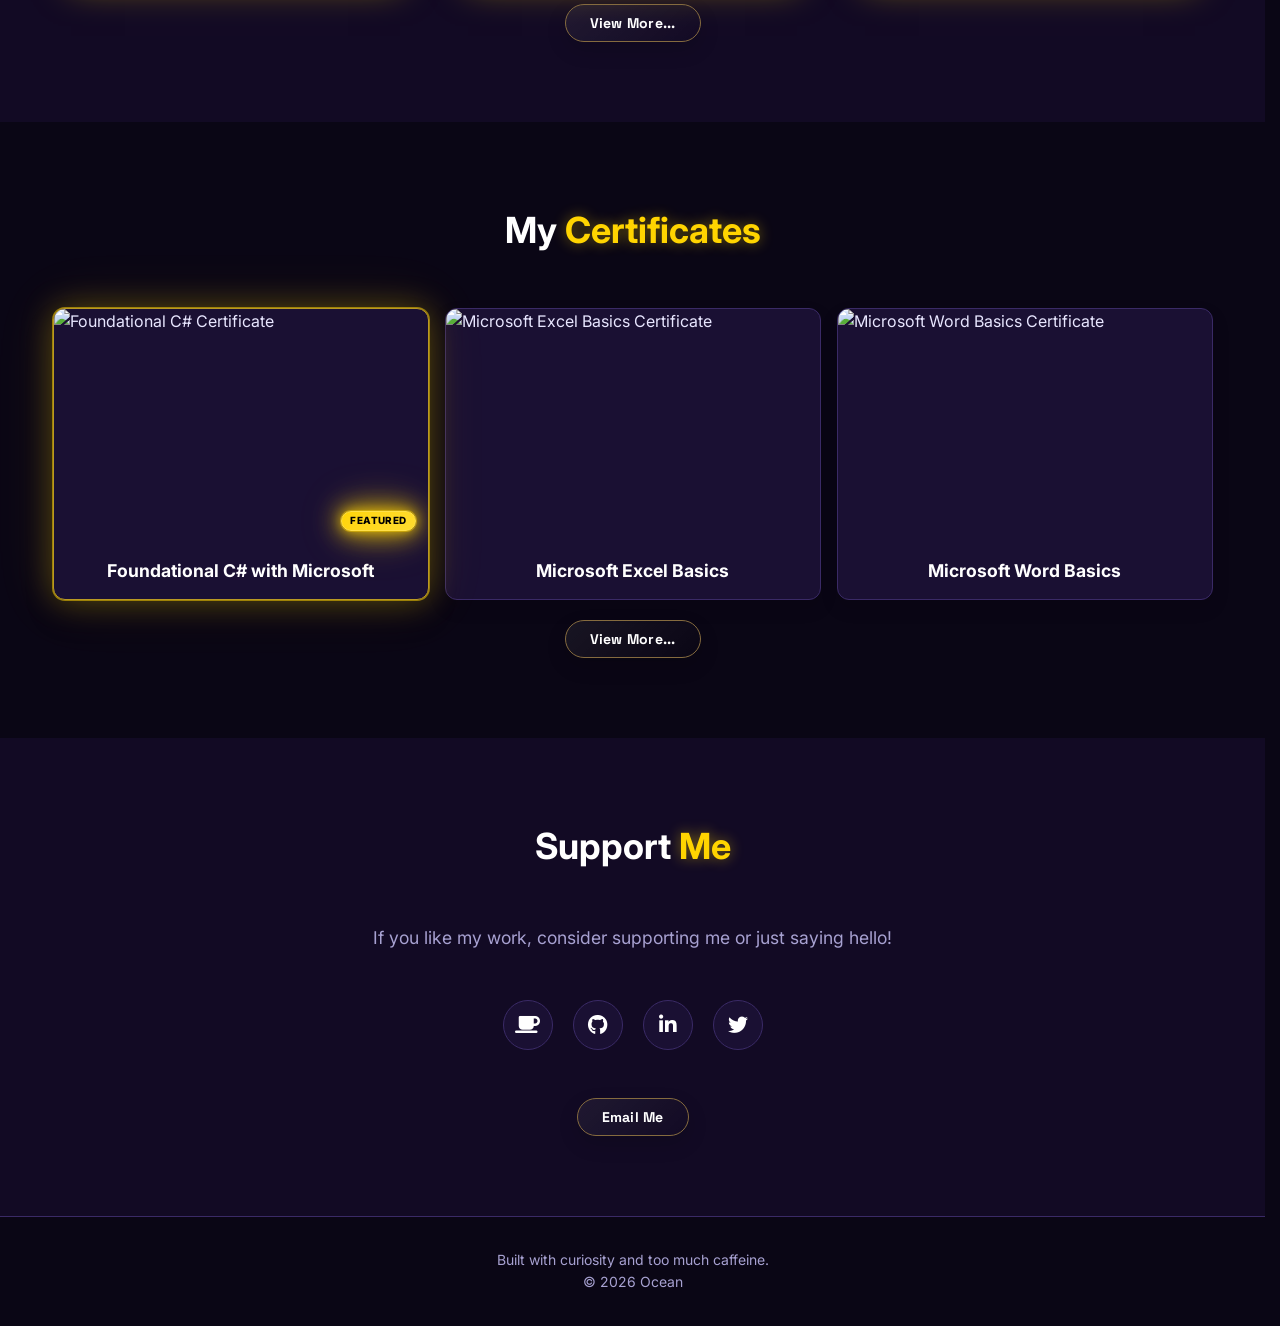
==== commit ef96673d: "Updated home screen" ====
--- a/index.html
+++ b/index.html
@@ -69,9 +69,9 @@
                 
                 <div class="hero-buttons">
                     <!-- CHANGED CLASS TO btn-red -->
-                    <a href="pages/achievements/" class="btn btn-red">Achievements</a>
-                    <a href="https://blog.oceanmallik.com/" class="btn btn-cyan">Blogs</a>
-                    <a href="pages/about.html" class="btn btn-amber">About Me</a>
+                    <a href="pages/achievements/" class="btn btn-cyan">Achievements</a>
+                    <a href="pages/activities.html" class="btn btn-red">All My Projects</a>
+                    <a href="https://link.oceanmallik.com/" target="_blank" class="btn btn-amber">All Links</a>
                 </div>
             </div>
             
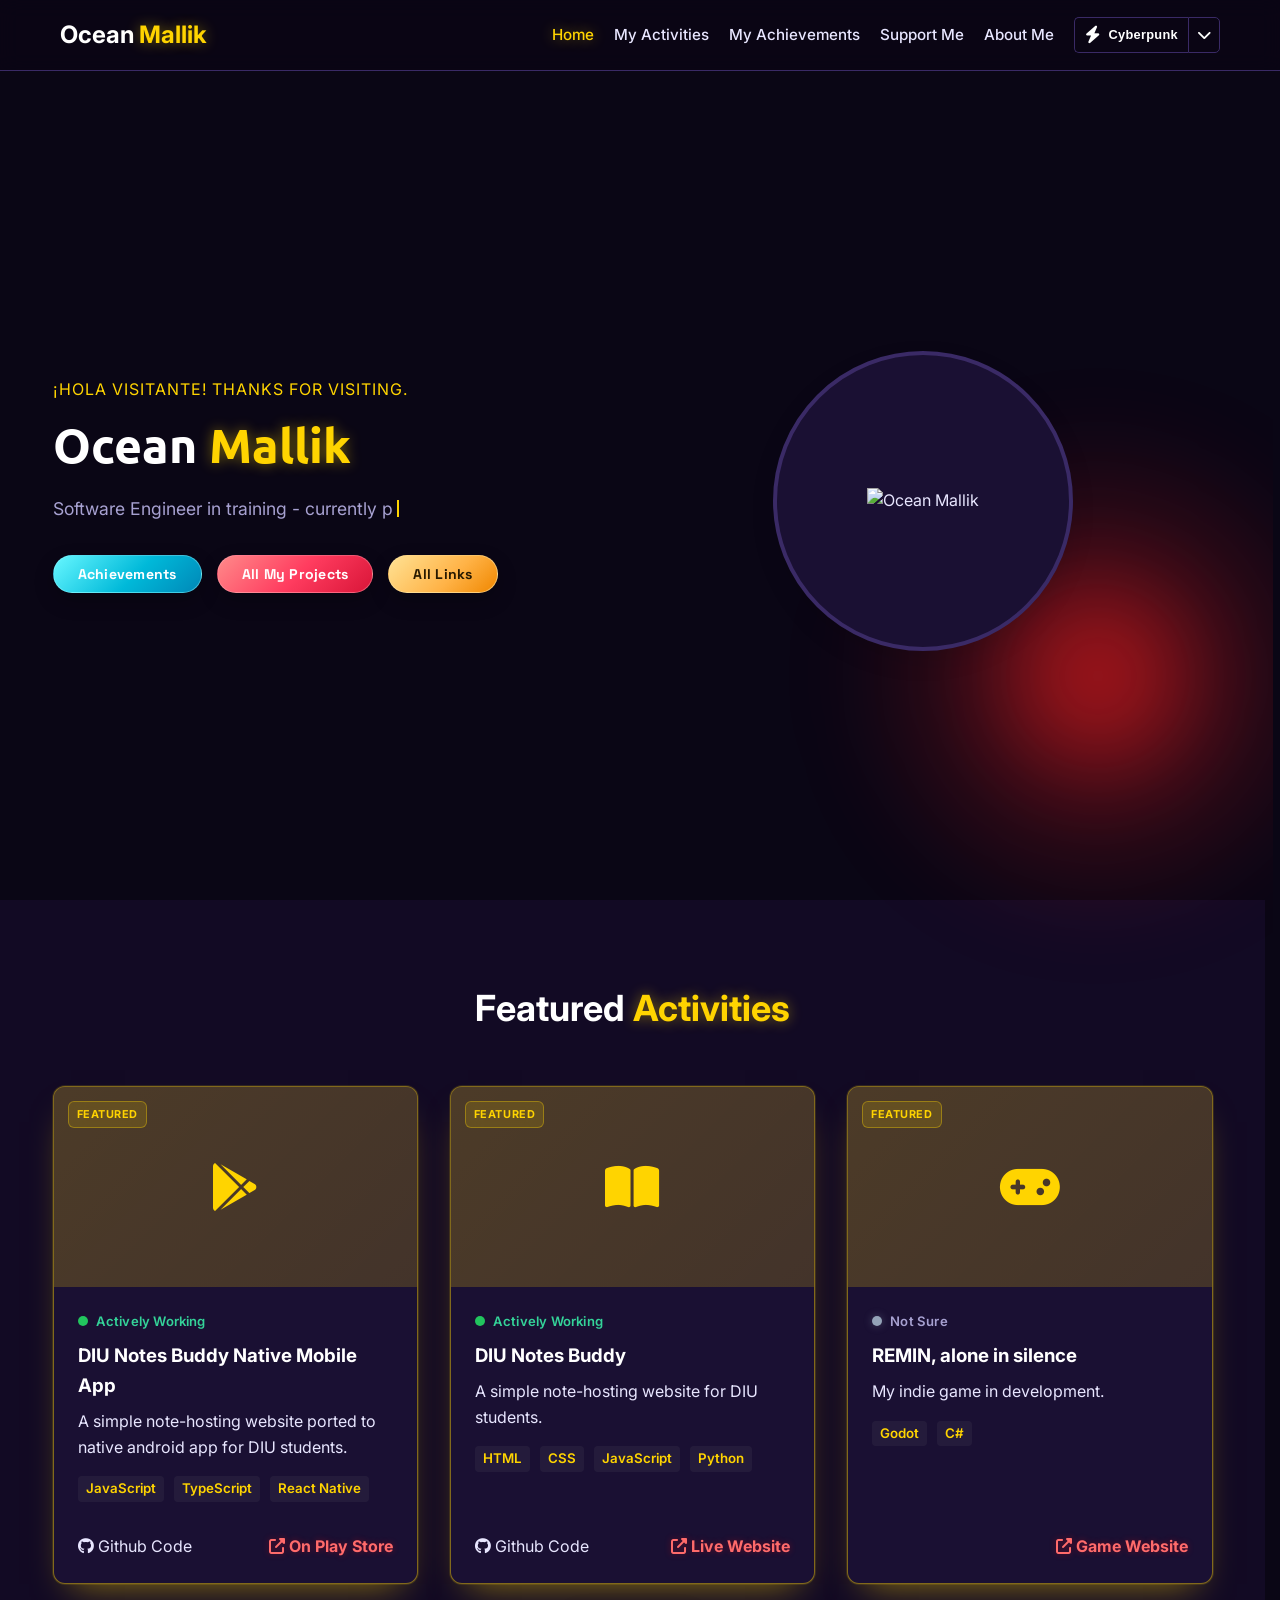
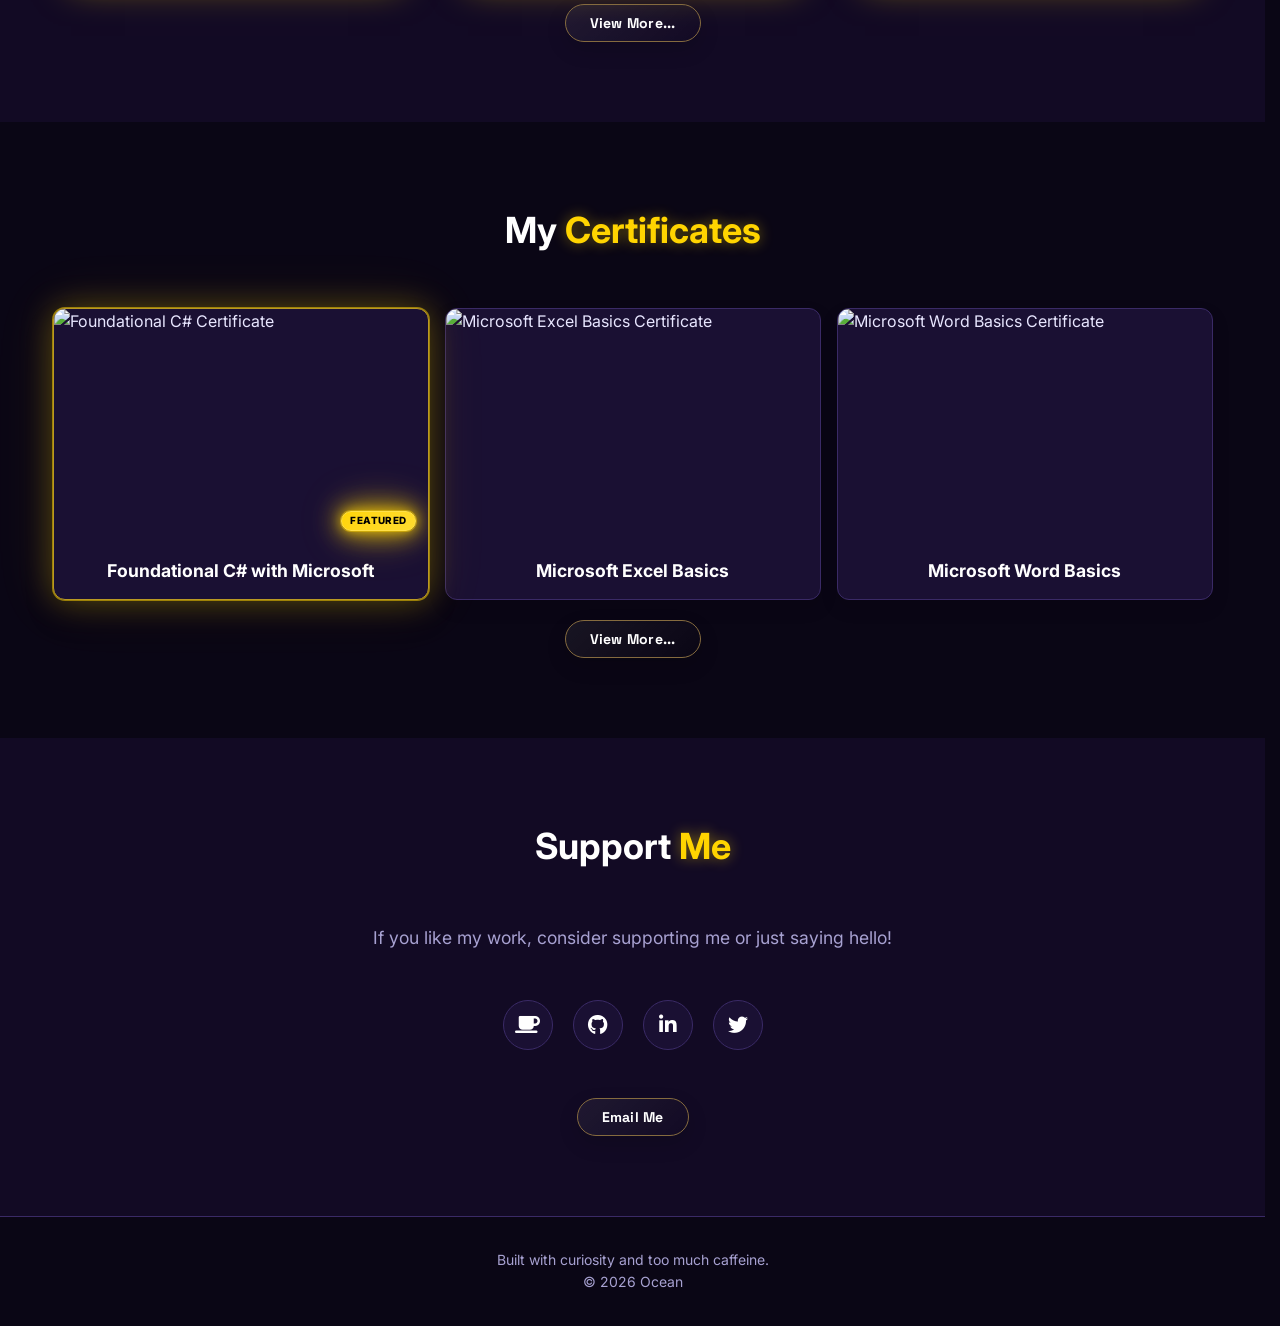
==== commit c9f92aee: "Updated comments" ====
--- a/index.html
+++ b/index.html
@@ -3,21 +3,12 @@
 <head>
     <meta charset="UTF-8">
     <meta name="viewport" content="width=device-width, initial-scale=1.0">
-    <!-- TITLE -->
     <title>Ocean Mallik</title>
-    
-    <!-- FAVICON -->
     <link rel="icon" type="image/png" href="favicon.png">
-
-    <!-- CSS file -->
     <link rel="stylesheet" href="style.css">
-    
-    <!-- FontAwesome (Icons) -->
     <link rel="stylesheet" href="https://cdnjs.cloudflare.com/ajax/libs/font-awesome/6.4.0/css/all.min.css">
 </head>
 <body>
-
-    <!-- Navigation Bar -->
     <nav class="navbar">
         <div class="container nav-container">
             <a href="/" class="logo">Ocean <span class="highlight">Mallik</span></a>
@@ -54,21 +45,16 @@
         </div>
     </nav>
 
-    <!-- Hero Section -->
     <section id="home" class="hero">
         <div class="container hero-container">
             <div class="hero-text">
-                <!-- UPDATED WELCOME TEXT -->
                 <p class="subtitle">¡Hola visitante! Thanks for visiting.</p>
                 <h1 class="title">Ocean <span class="highlight">Mallik</span></h1>
-                
-                <!-- UPDATED DESCRIPTION -->
                 <p class="description">
                     <span id="typing-text">Software Engineer in training - currently powered by curiosity and caffeine.</span><span class="typing-caret" aria-hidden="true"></span>
                 </p>
                 
                 <div class="hero-buttons">
-                    <!-- CHANGED CLASS TO btn-red -->
                     <a href="pages/achievements/" class="btn btn-cyan">Achievements</a>
                     <a href="pages/activities.html" class="btn btn-red">All My Projects</a>
                     <a href="https://link.oceanmallik.com/" target="_blank" class="btn btn-amber">All Links</a>
@@ -86,7 +72,6 @@
         </div>
     </section>
 
-    <!-- Activities Preview Section -->
     <section id="activities-preview" class="section bg-secondary">
         <div class="container">
             <h2 class="section-title">Featured <span class="highlight">Activities</span></h2>
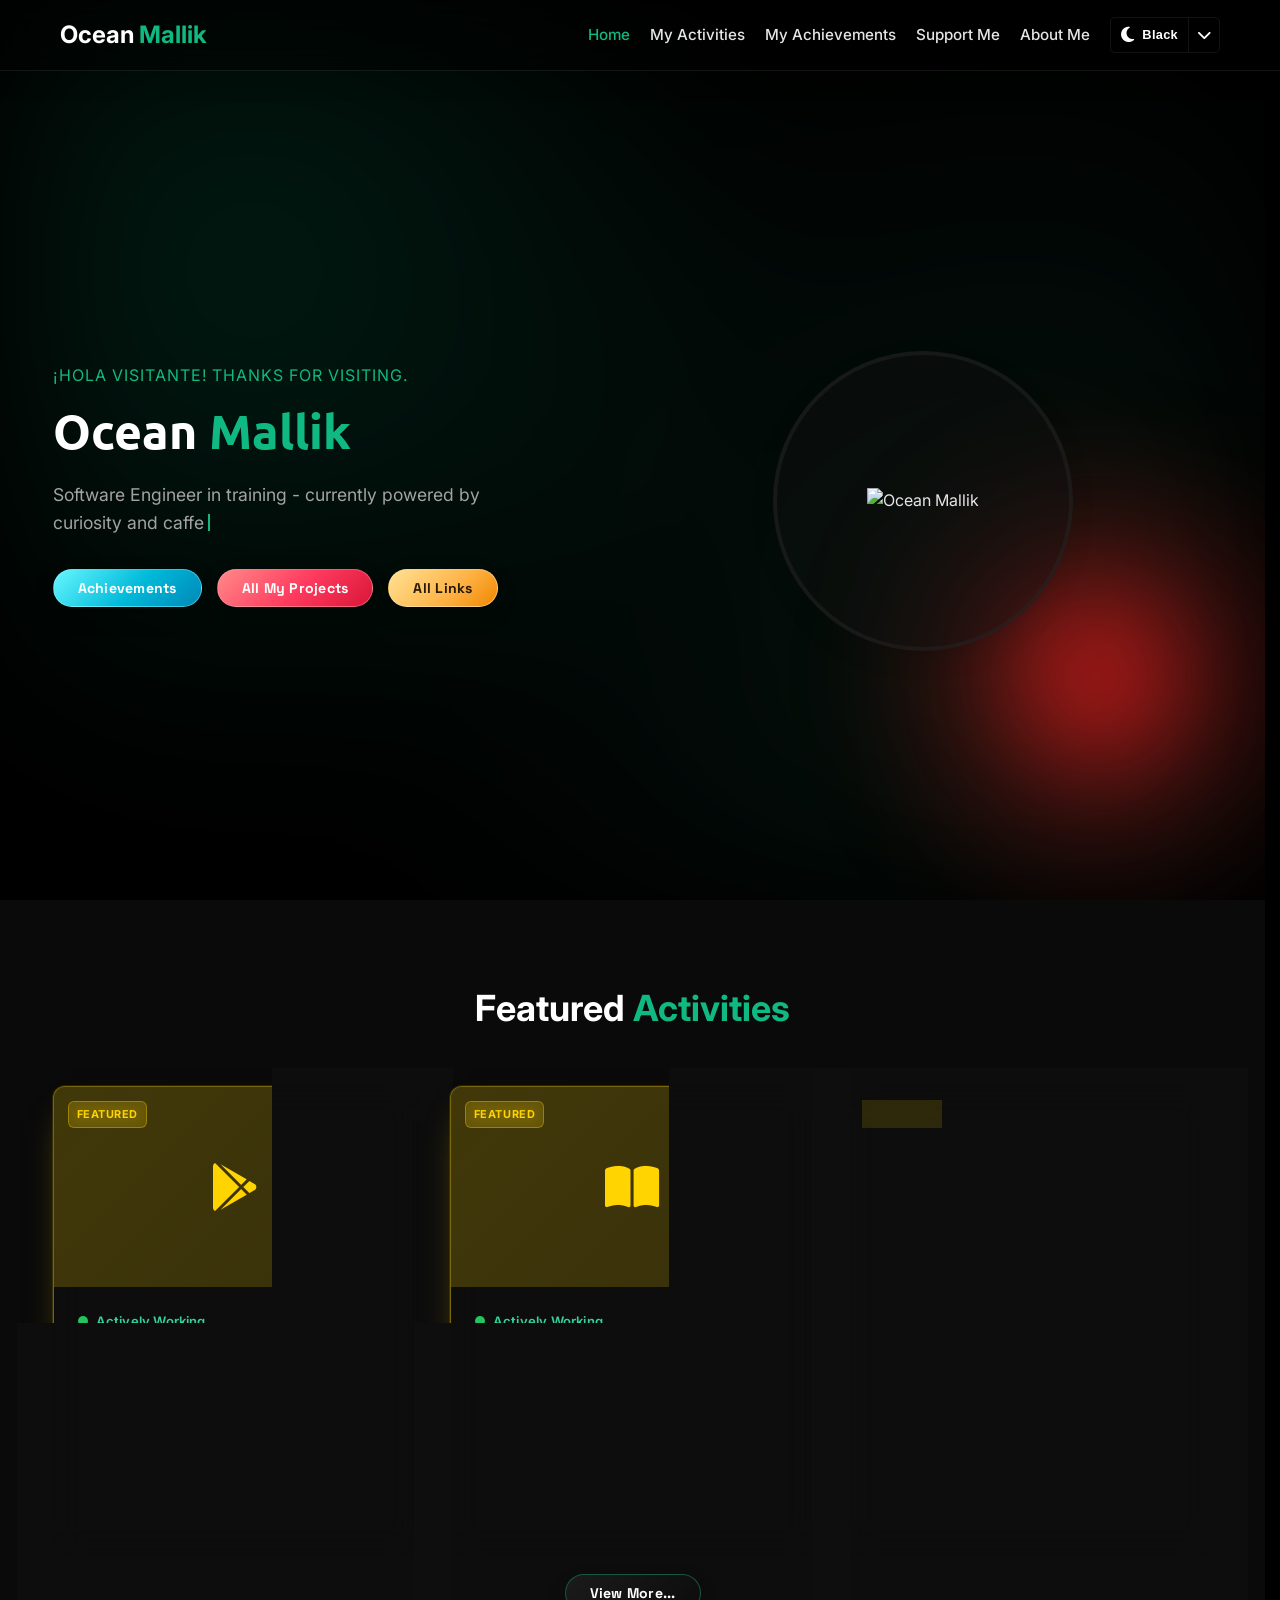
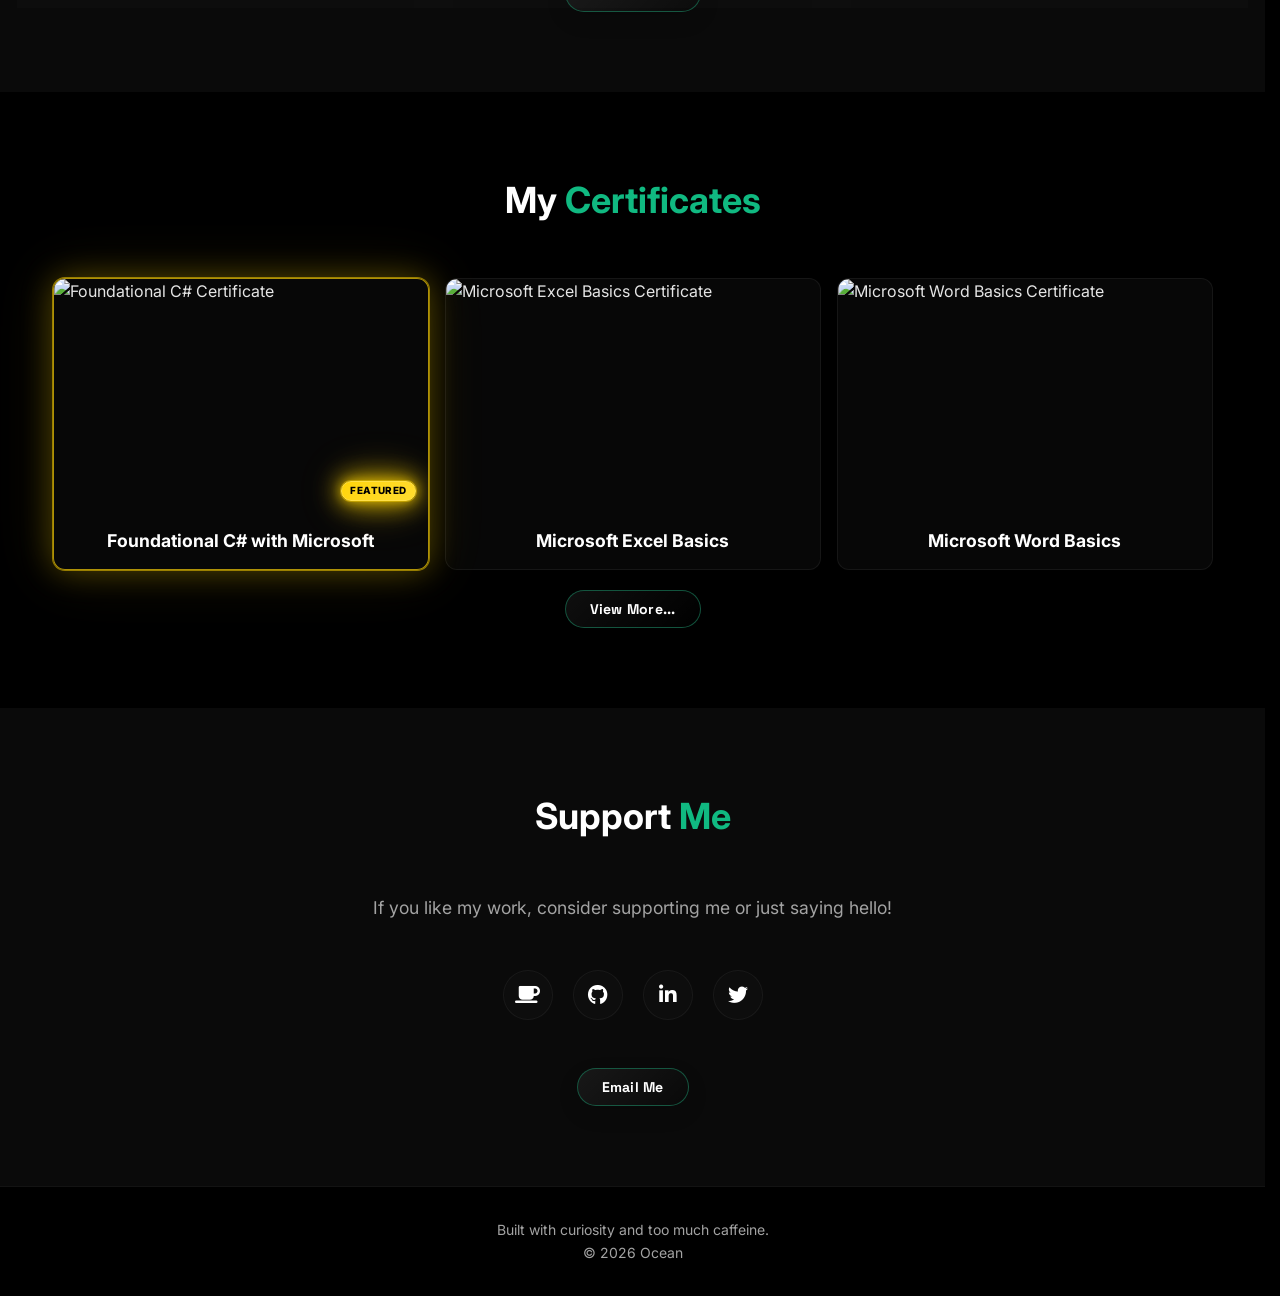
==== commit ff2d8558: "feat: implement scroll reveal animations, add ambient hero glow, and update default theme index." ====
--- a/index.html
+++ b/index.html
@@ -8,7 +8,16 @@
     <link rel="stylesheet" href="style.css">
     <link rel="stylesheet" href="https://cdnjs.cloudflare.com/ajax/libs/font-awesome/6.4.0/css/all.min.css">
 </head>
-<body>
+<body class="theme-black">
+    <script>
+        (function() {
+            var themes = ['theme-cyberpunk', 'theme-white', 'theme-soft', 'theme-aurora', 'theme-black'];
+            var idx = parseInt(localStorage.getItem('themeIndex'), 10);
+            if (!isNaN(idx) && idx >= 0 && idx < themes.length) {
+                document.body.className = themes[idx];
+            }
+        })();
+    </script>
     <nav class="navbar">
         <div class="container nav-container">
             <a href="/" class="logo">Ocean <span class="highlight">Mallik</span></a>
@@ -46,8 +55,9 @@
     </nav>
 
     <section id="home" class="hero">
+        <div id="ambient-glow"></div>
         <div class="container hero-container">
-            <div class="hero-text">
+            <div class="hero-text reveal">
                 <p class="subtitle">¡Hola visitante! Thanks for visiting.</p>
                 <h1 class="title">Ocean <span class="highlight">Mallik</span></h1>
                 <p class="description">
@@ -61,7 +71,7 @@
                 </div>
             </div>
             
-            <div class="hero-image">
+            <div class="hero-image reveal">
                 <div class="blob"></div>
                 <div class="image-frame">
                     <a href="https://link.oceanmallik.com/" target="_blank" rel="noopener noreferrer">
@@ -72,7 +82,7 @@
         </div>
     </section>
 
-    <section id="activities-preview" class="section bg-secondary">
+    <section id="activities-preview" class="section bg-secondary reveal">
         <div class="container">
             <h2 class="section-title">Featured <span class="highlight">Activities</span></h2>
 
@@ -92,7 +102,7 @@
     </section>
 
     <!-- Achievements Section -->
-    <section id="achievements" class="section">
+    <section id="achievements" class="section reveal">
         <div class="container">
             <h2 class="section-title">My <span class="highlight">Certificates</span></h2>
             
@@ -106,7 +116,7 @@
     </section>
 
     <!-- Support Section -->
-    <section id="support" class="section bg-secondary">
+    <section id="support" class="section bg-secondary reveal">
         <div class="container contact-container">
             <h2 class="section-title">Support <span class="highlight">Me</span></h2>
             <p class="contact-text">If you like my work, consider supporting me or just saying hello!</p>
--- a/style.css
+++ b/style.css
@@ -19,11 +19,12 @@
     --primary-hover: #ffea70;
     --bg-main: #0a0615;
     --bg-secondary: #120a24;
-    --bg-card: #1a1033;
-    --nav-bg: rgba(10, 6, 21, 0.9);
+    --bg-card: rgba(26, 16, 51, 0.4);
+    --nav-bg: rgba(10, 6, 21, 0.4);
     --text-title: #ffffff;
     --text-muted: #a7a1d1;
-    --border-color: #3a2a66;
+    --border-color: rgba(58, 42, 102, 0.5);
+    --glass-border: rgba(255, 255, 255, 0.08);
     --featured-accent: #ffd400;
     
     /* Spacing & Layout */
@@ -40,14 +41,15 @@
     
     --bg-main: #000000;
     --bg-secondary: #0a0a0a;
-    --bg-card: #121212;
-    --nav-bg: rgba(0, 0, 0, 0.85);
+    --bg-card: rgba(18, 18, 18, 0.4);
+    --nav-bg: rgba(0, 0, 0, 0.4);
     
     --text-main: #e5e5e5;
     --text-title: #ffffff;
     --text-muted: #a3a3a3;
     
-    --border-color: #262626;
+    --border-color: rgba(38, 38, 38, 0.5);
+    --glass-border: rgba(255, 255, 255, 0.08);
 }
 
 /* === THEME 3: CLEAN WHITE (Bright) === */
@@ -58,14 +60,15 @@
     
     --bg-main: #ffffff;
     --bg-secondary: #f3f4f6;        
-    --bg-card: #f9fafb;             
-    --nav-bg: rgba(255, 255, 255, 0.9);
+    --bg-card: rgba(249, 250, 251, 0.6);
+    --nav-bg: rgba(255, 255, 255, 0.6);
     
     --text-main: #4b5563;           
     --text-title: #111827;          
     --text-muted: #6b7280;
     
-    --border-color: #e5e7eb;
+    --border-color: rgba(229, 231, 235, 0.6);
+    --glass-border: rgba(255, 255, 255, 0.4);
 }
 
 /* === THEME 4: SOFT LIGHT (Warm/Paper) === */
@@ -76,14 +79,15 @@
     
     --bg-main: #fff0e5;             /* Requested Color */
     --bg-secondary: #fae1cf;        /* Slightly darker warm tone */
-    --bg-card: #ffffff;             /* White cards look crisp on this bg */
-    --nav-bg: rgba(255, 240, 229, 0.9);
+    --bg-card: rgba(255, 255, 255, 0.55);
+    --nav-bg: rgba(255, 240, 229, 0.6);
     
     --text-main: #44403c;           /* Warm Dark Grey */
     --text-title: #1c1917;          /* Warm Black */
     --text-muted: #78716c;
     
-    --border-color: #ebd5c1;
+    --border-color: rgba(235, 213, 193, 0.6);
+    --glass-border: rgba(255, 255, 255, 0.5);
 }
 
 /* === THEME 5: AURORA MINT (Fresh/Calm) === */
@@ -94,14 +98,15 @@
 
     --bg-main: #e8fff8;
     --bg-secondary: #d9f7ee;
-    --bg-card: #f7fffc;
-    --nav-bg: rgba(232, 255, 248, 0.9);
+    --bg-card: rgba(247, 255, 252, 0.55);
+    --nav-bg: rgba(232, 255, 248, 0.6);
 
     --text-main: #1f3a3d;
     --text-title: #102427;
     --text-muted: #4f6d70;
 
-    --border-color: #b9e4da;
+    --border-color: rgba(185, 228, 218, 0.6);
+    --glass-border: rgba(255, 255, 255, 0.5);
 }
 
 /* === CYBERPUNK CLASS ALIAS (matches base theme) === */
@@ -112,14 +117,15 @@
 
     --bg-main: #0a0615;
     --bg-secondary: #120a24;
-    --bg-card: #1a1033;
-    --nav-bg: rgba(10, 6, 21, 0.9);
+    --bg-card: rgba(26, 16, 51, 0.4);
+    --nav-bg: rgba(10, 6, 21, 0.4);
 
     --text-main: #e8e6ff;
     --text-title: #ffffff;
     --text-muted: #a7a1d1;
 
-    --border-color: #3a2a66;
+    --border-color: rgba(58, 42, 102, 0.5);
+    --glass-border: rgba(255, 255, 255, 0.08);
 }
 
 body.theme-cyberpunk .highlight {
@@ -403,9 +409,11 @@
     right: 0;
     min-width: 180px;
     background-color: var(--bg-card);
-    border: 1px solid var(--border-color);
-    border-radius: 8px;
-    box-shadow: 0 12px 26px rgba(0, 0, 0, 0.18);
+    backdrop-filter: blur(16px);
+    -webkit-backdrop-filter: blur(16px);
+    border: 1px solid var(--glass-border);
+    border-radius: 12px;
+    box-shadow: 0 12px 32px rgba(0, 0, 0, 0.25);
     padding: 6px;
     z-index: 1100;
 }
@@ -461,8 +469,10 @@
     top: 0;
     width: 100%;
     background-color: var(--nav-bg); 
-    backdrop-filter: blur(10px);
-    border-bottom: 1px solid var(--border-color);
+    backdrop-filter: blur(20px);
+    -webkit-backdrop-filter: blur(20px);
+    border-bottom: 1px solid var(--glass-border);
+    box-shadow: 0 4px 30px rgba(0, 0, 0, 0.1);
     z-index: 1000;
     transition: background-color 0.3s ease, border-color 0.3s ease;
 }
@@ -548,10 +558,12 @@
 
 /* --- 5. Hero Section --- */
 .hero {
+    position: relative;
     min-height: 100vh;
     display: flex;
     align-items: center;
     padding-top: 70px;
+    overflow: hidden;
 }
 
 .hero-container {
@@ -697,43 +709,63 @@
     object-fit: cover;
 }
 
-/* --- UPDATED GLOW EFFECT (FAST FADE & CENTERED) --- */
+#ambient-glow {
+    position: absolute;
+    top: 0;
+    left: 0;
+    width: 100%;
+    height: 100%;
+    background: radial-gradient(circle at 20% 30%, color-mix(in srgb, var(--primary-color) 25%, transparent), transparent 45%),
+                radial-gradient(circle at 80% 70%, color-mix(in srgb, var(--primary-hover) 15%, transparent), transparent 55%);
+    opacity: 0.6;
+    filter: blur(80px);
+    pointer-events: none;
+    z-index: 0;
+    animation: ambientShift 12s infinite alternate ease-in-out;
+}
+
+@keyframes ambientShift {
+    0% { transform: scale(1) translate(0, 0); }
+    100% { transform: scale(1.05) translate(3%, 3%); }
+}
+
 .blob {
     position: absolute;
-    /* Center the blob relative to .hero-image */
     top: 50%;
     left: 50%;
-    /* transform is handled in keyframes */
-
     width: 350px; 
     height: 350px;
-    
-    /* Red gradient creates the core */
     background: radial-gradient(circle, rgba(255, 30, 30, 0.8) 0%, rgba(255, 30, 30, 0) 70%);
-    
     border-radius: 50%;
     filter: blur(45px);
     z-index: 1;
-    
-    /* Red light emission */
     box-shadow: 0 0 70px rgba(255, 30, 30, 0.5);
-    
-    /* Slowed down animation from 1s to 3s */
     animation: pulse 3s infinite ease-in-out;
 }
 
 @keyframes pulse {
     0%, 100% { 
-        /* Combine centering translate with scale */
         transform: translate(-50%, -50%) scale(0.95);
-        opacity: 0.3; /* Fades out significantly */
+        opacity: 0.3; 
     }
     50% { 
-        /* Combine centering translate with scale */
         transform: translate(-50%, -50%) scale(1.1);
-        opacity: 1; /* Fades in fully */
-        filter: blur(45px) brightness(1.5); /* Bright glow peak */
-    }
+        opacity: 1; 
+        filter: blur(45px) brightness(1.5); 
+    }
+}
+
+
+/* --- Scroll Reveal --- */
+.reveal {
+    opacity: 0;
+    transform: translateY(30px);
+    transition: all 0.8s cubic-bezier(0.5, 0, 0, 1);
+}
+
+.reveal.active {
+    opacity: 1;
+    transform: translateY(0);
 }
 
 /* --- 6. Sections General --- */
@@ -755,17 +787,25 @@
 
 .card {
     background-color: var(--bg-card);
-    border: 1px solid var(--border-color);
+    backdrop-filter: blur(16px);
+    -webkit-backdrop-filter: blur(16px);
+    border: 1px solid var(--glass-border);
     border-radius: var(--border-radius);
     padding: 2rem;
-    box-shadow: 0 4px 6px rgba(0, 0, 0, 0.05);
-    transition: background-color 0.3s ease, border-color 0.3s ease;
+    box-shadow: 0 8px 32px rgba(0, 0, 0, 0.1);
+    transition: background-color 0.3s ease, border-color 0.3s ease, transform 0.3s ease, box-shadow 0.3s ease;
 }
 
 .about-card h3 {
     color: var(--text-title);
     margin-top: 1.5rem;
     margin-bottom: 1rem;
+}
+
+.card:hover {
+    transform: translateY(-6px) scale(1.02);
+    box-shadow: 0 16px 40px rgba(0, 0, 0, 0.15);
+    border-color: var(--primary-color);
 }
 
 .tags {
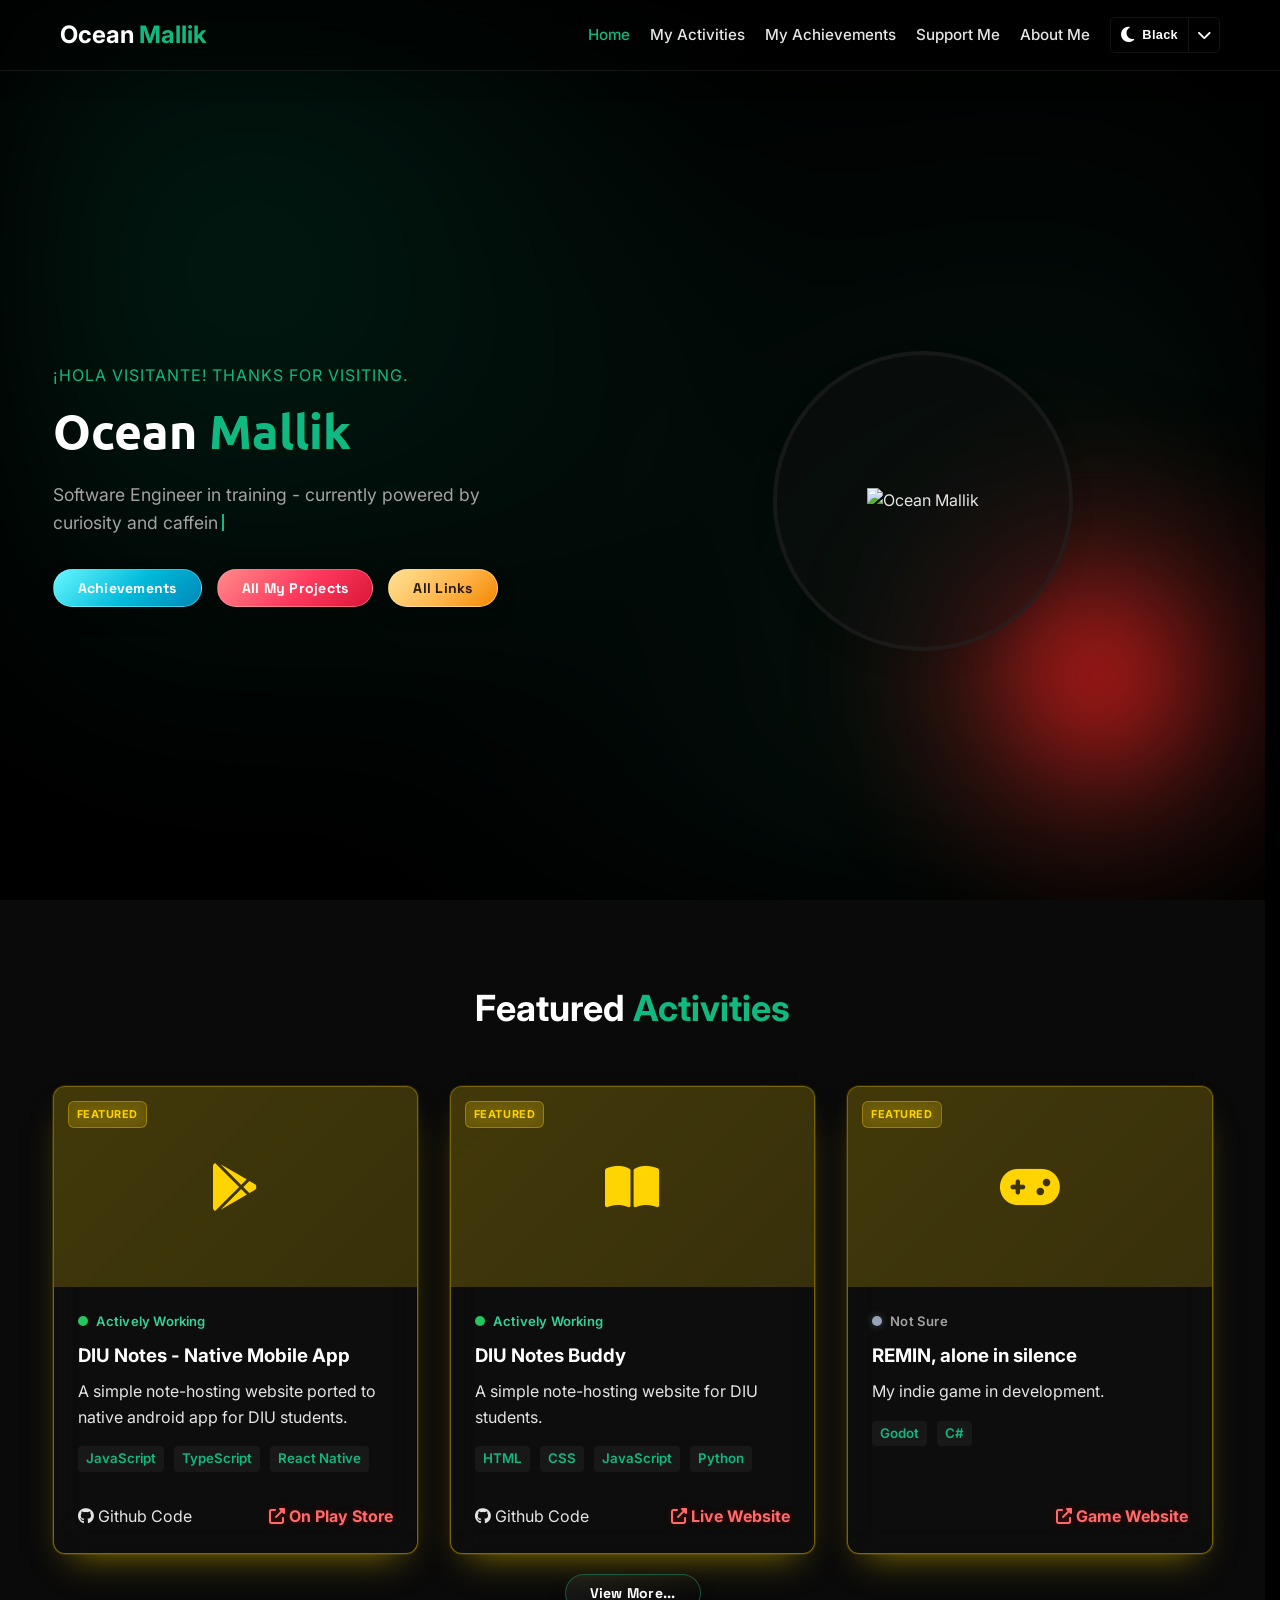
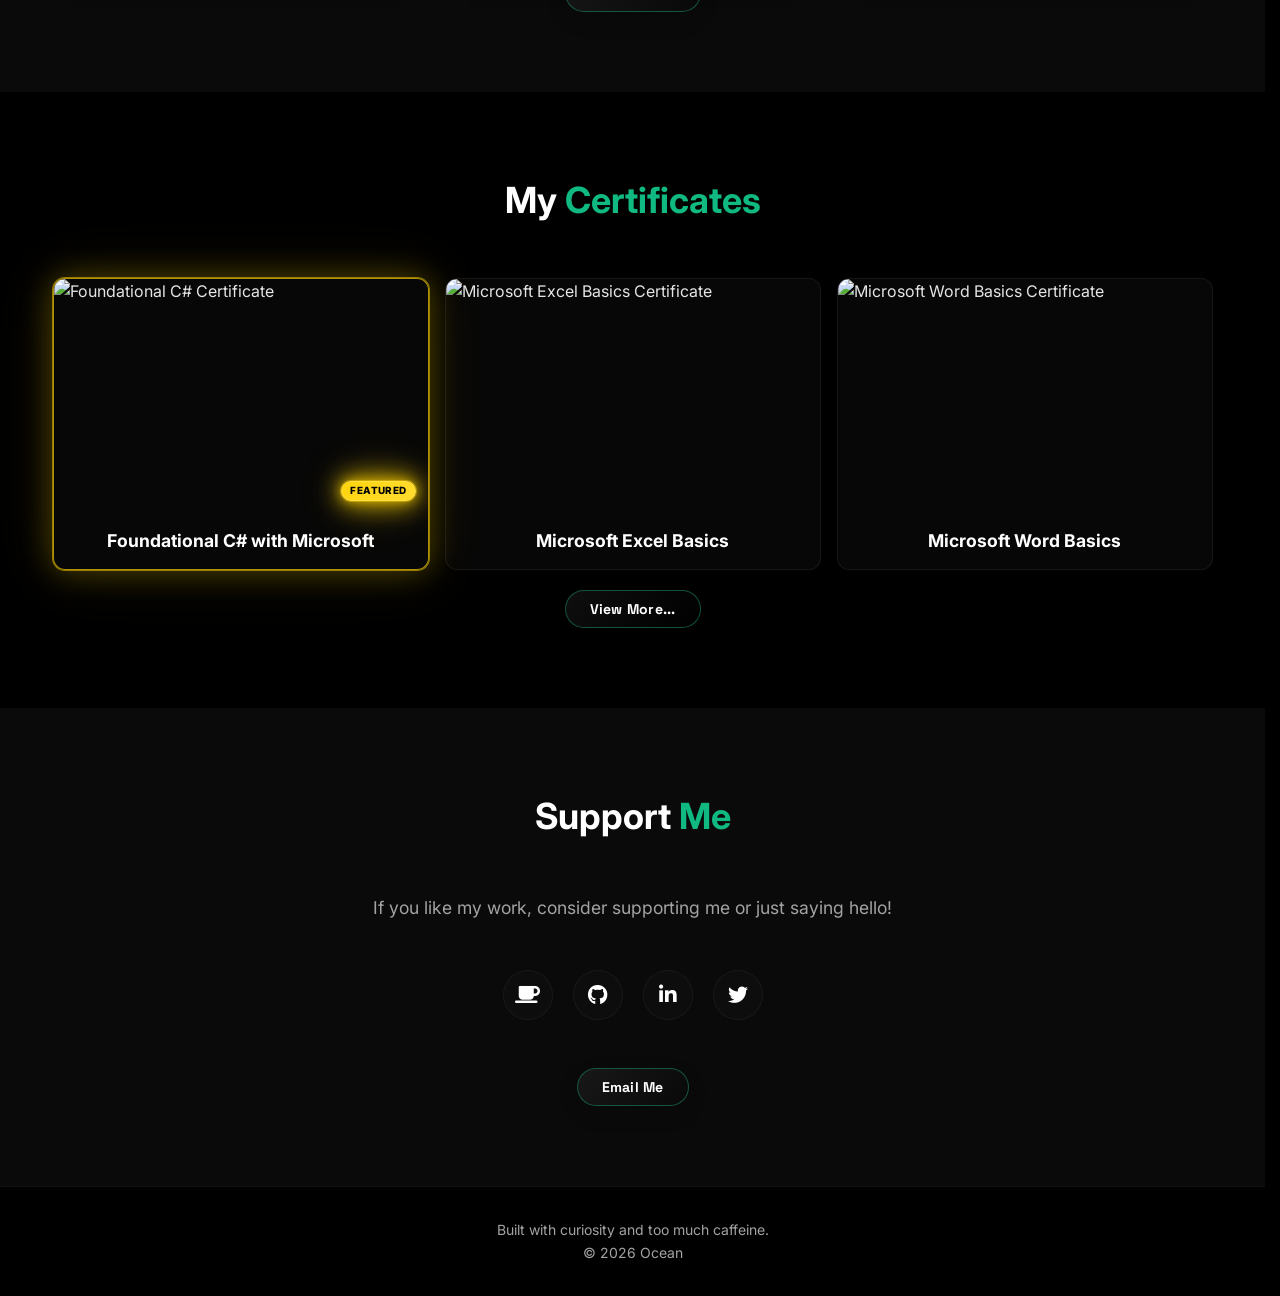
==== commit 2429ddb0: "Added support kori link for donation" ====
--- a/index.html
+++ b/index.html
@@ -151,6 +151,7 @@
         <p>Built with curiosity and too much caffeine.<br>&copy; <span id="current-year"></span> Ocean</p>
     </footer>
 
+    <script src="https://skr.bd/widget.js" data-id="oceanmallik" data-message="Donate via bkash, card or others" data-color="#FF5F5F" data-position="right"></script>
     <script src="script.js"></script>
 </body>
 </html>
--- a/style.css
+++ b/style.css
@@ -1508,6 +1508,14 @@
     filter: brightness(1.03);
 }
 
+.btn-supportkori {
+    background: linear-gradient(135deg, #ff7b7b 0%, #ff5f5f 58%, #e64545 100%);
+    border-color: #ff9c9c;
+}
+.btn-supportkori:hover {
+    filter: brightness(1.03);
+}
+
 .btn-bkash {
     background: linear-gradient(135deg, #ff4ea1 0%, #e2136e 58%, #b20f55 100%);
     border-color: #f37cb8;
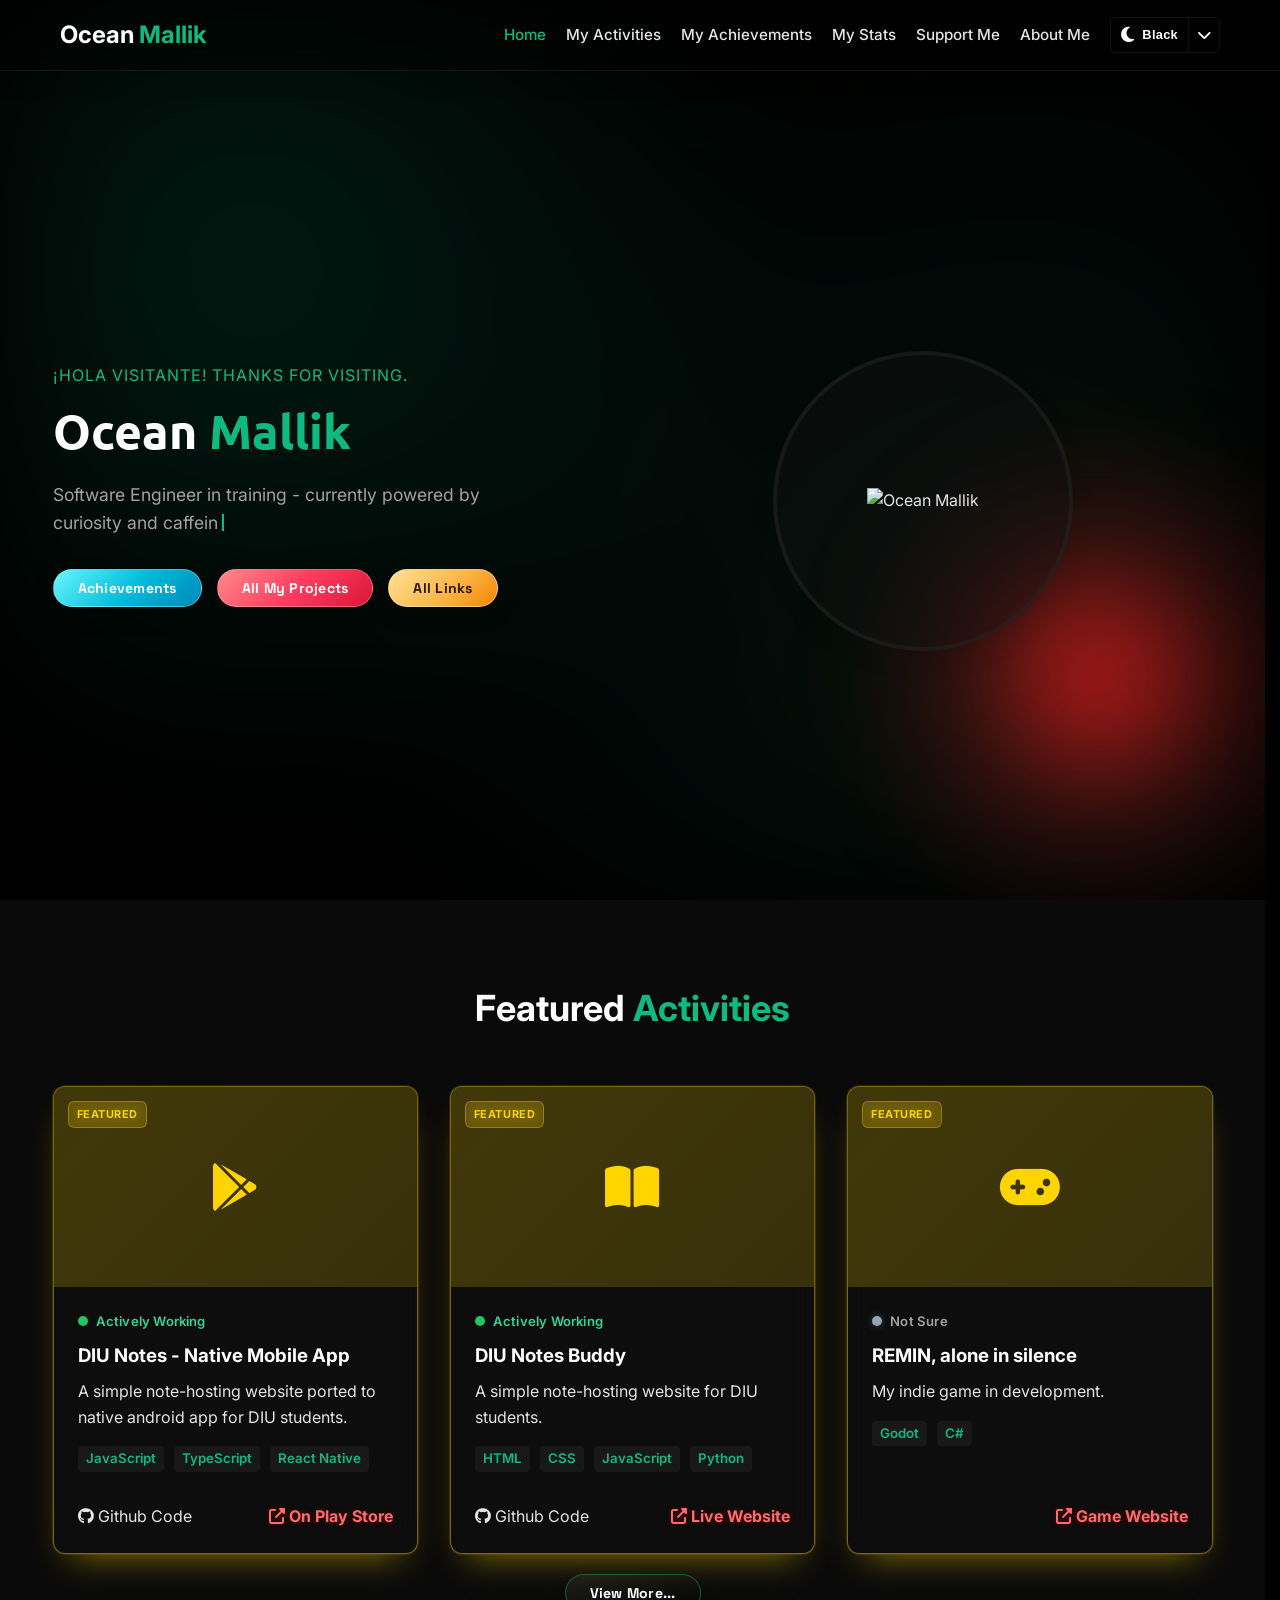
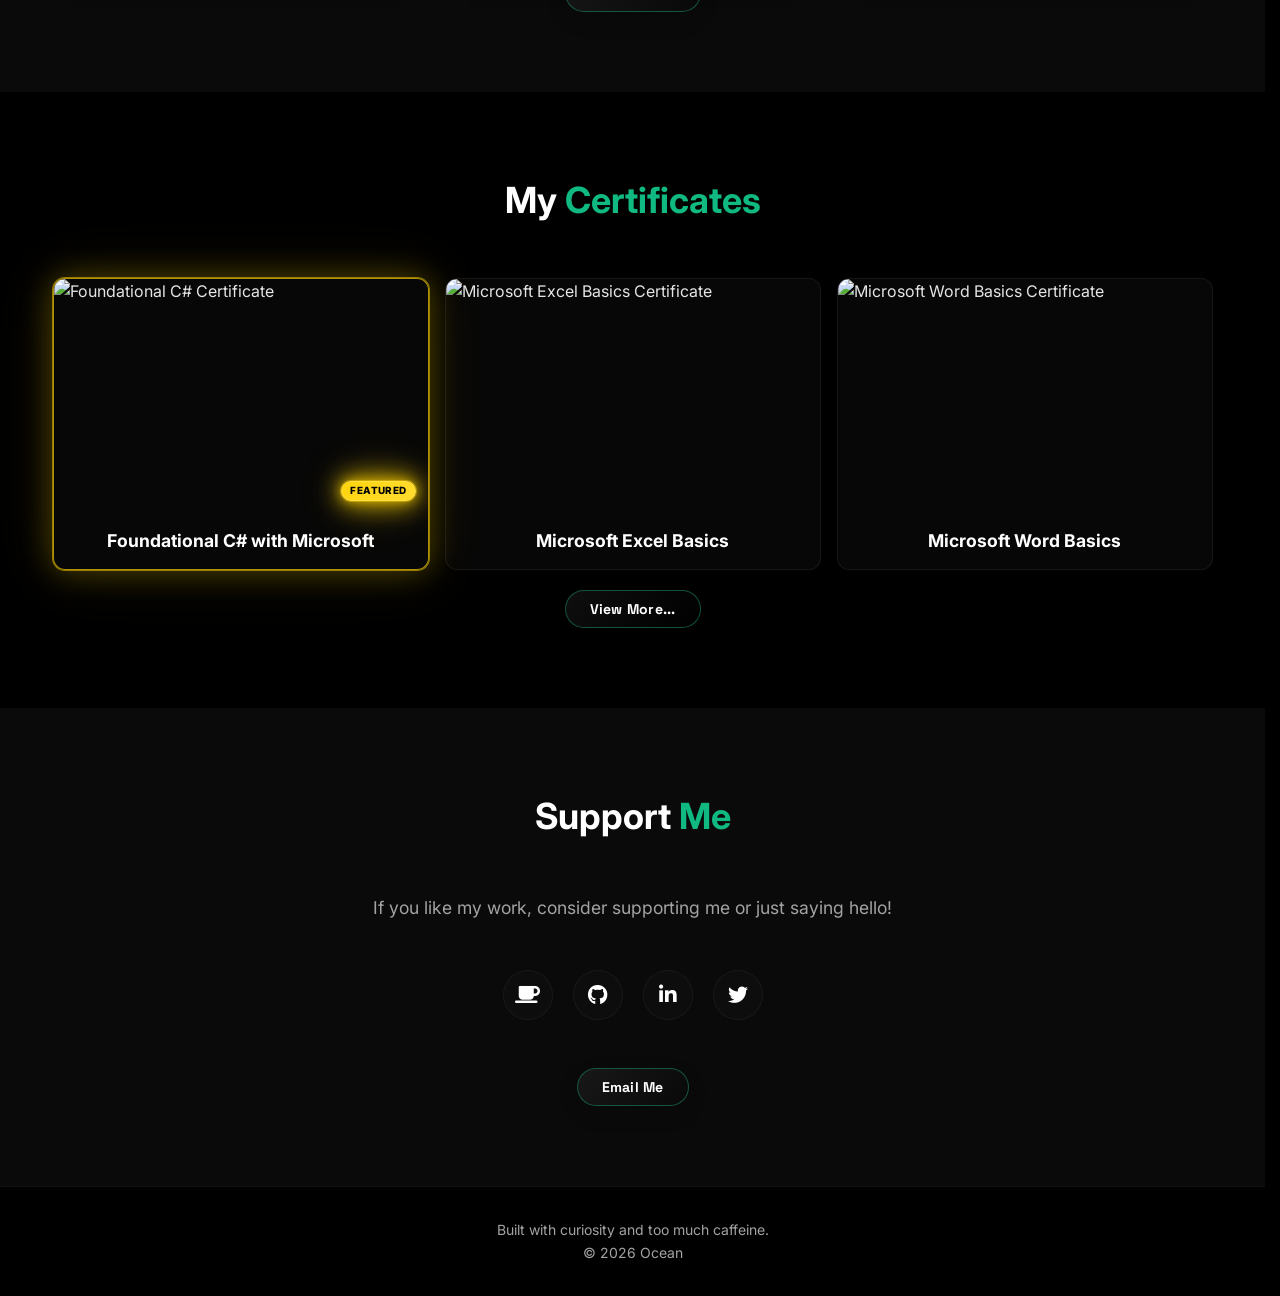
==== commit ab673fdd: "Updated all pages location." ====
--- a/index.html
+++ b/index.html
@@ -25,10 +25,11 @@
             <div class="nav-right">
                 <ul class="nav-links">
                     <li><a href="/" class="highlight">Home</a></li>
-                    <li><a href="pages/activities.html">My Activities</a></li>
-                    <li><a href="pages/achievements/">My Achievements</a></li>
-                    <li><a href="pages/support/">Support Me</a></li>
-                    <li><a href="pages/about.html">About Me</a></li>
+                    <li><a href="activities.html">My Activities</a></li>
+                    <li><a href="achievements.html">My Achievements</a></li>
+                    <li><a href="stats.html">My Stats</a></li>
+                    <li><a href="support.html">Support Me</a></li>
+                    <li><a href="about.html">About Me</a></li>
                 </ul>
 
                 <div class="theme-switcher">
@@ -47,10 +48,11 @@
 
         <div id="mobile-menu" class="mobile-menu hidden">
             <a href="/">Home</a>
-            <a href="pages/activities.html">My Activities</a>
-            <a href="pages/achievements/">My Achievements</a>
-            <a href="pages/support/">Support Me</a>
-            <a href="pages/about.html">About Me</a>
+            <a href="activities.html">My Activities</a>
+            <a href="achievements.html">My Achievements</a>
+            <a href="stats.html">My Stats</a>
+            <a href="support.html">Support Me</a>
+            <a href="about.html">About Me</a>
         </div>
     </nav>
 
@@ -65,8 +67,8 @@
                 </p>
                 
                 <div class="hero-buttons">
-                    <a href="pages/achievements/" class="btn btn-cyan">Achievements</a>
-                    <a href="pages/activities.html" class="btn btn-red">All My Projects</a>
+                    <a href="achievements.html" class="btn btn-cyan">Achievements</a>
+                    <a href="activities.html" class="btn btn-red">All My Projects</a>
                     <a href="https://link.oceanmallik.com/" target="_blank" class="btn btn-amber">All Links</a>
                 </div>
             </div>
@@ -96,7 +98,7 @@
             <div id="activities-preview-grid" class="projects-grid"></div>
 
             <div style="text-align: center; margin-top: 20px;">
-                <a href="pages/activities.html" class="btn btn-outline">View More...</a>
+                <a href="activities.html" class="btn btn-outline">View More...</a>
             </div>
         </div>
     </section>
@@ -109,7 +111,7 @@
             <div id="certificates-accordion" data-certificates-source="myCertificates.json" data-certificates-image-base="pages/achievements/" data-certificates-limit="3" style="max-width: 1400px; margin: 0 auto;"></div>
 
                 <div style="text-align: center; margin-top: 20px;">
-                    <a href="pages/achievements/" class="btn btn-outline">View More...</a>
+                    <a href="achievements.html" class="btn btn-outline">View More...</a>
                 </div>
 
             </div>
@@ -122,7 +124,7 @@
             <p class="contact-text">If you like my work, consider supporting me or just saying hello!</p>
             
             <div class="social-links">
-                <a href="pages/support/" title="Buy me a coffee">
+                <a href="support.html" title="Buy me a coffee">
                     <i class="fas fa-coffee"></i>
                 </a>
                 
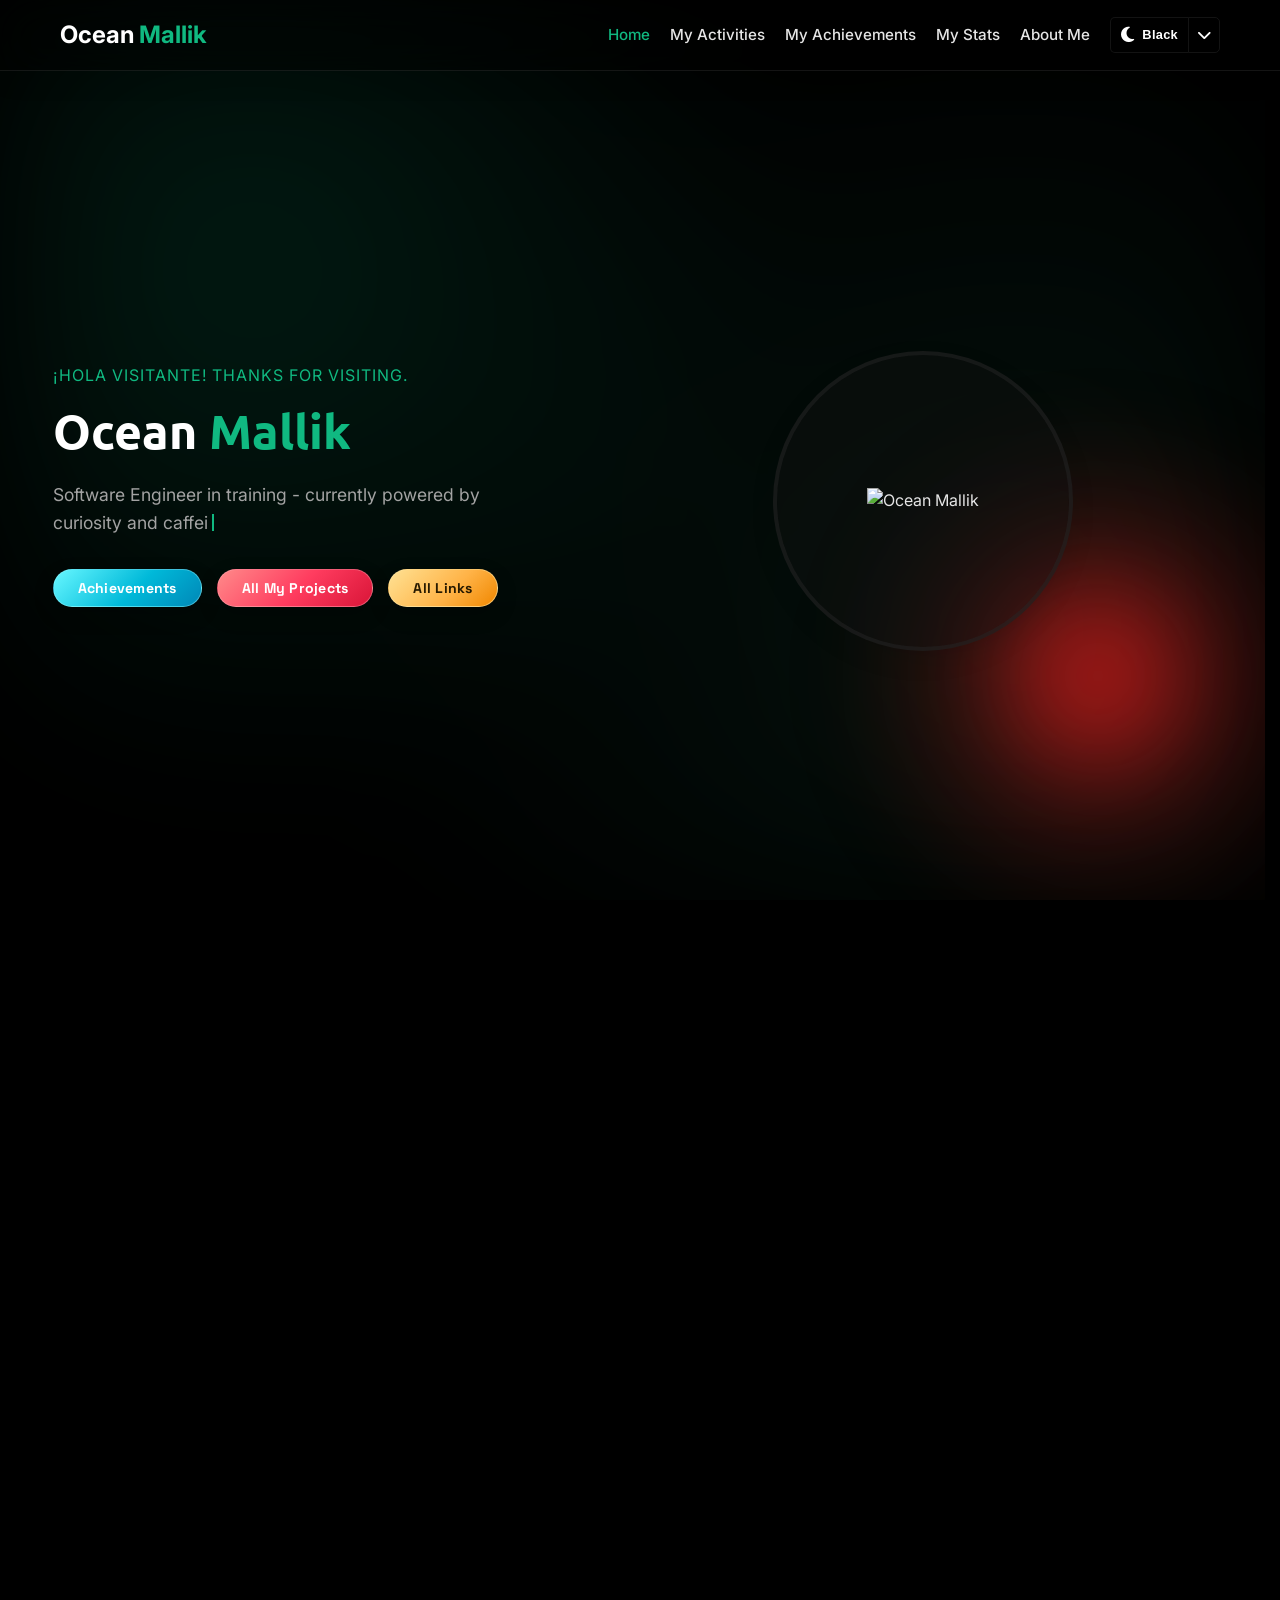
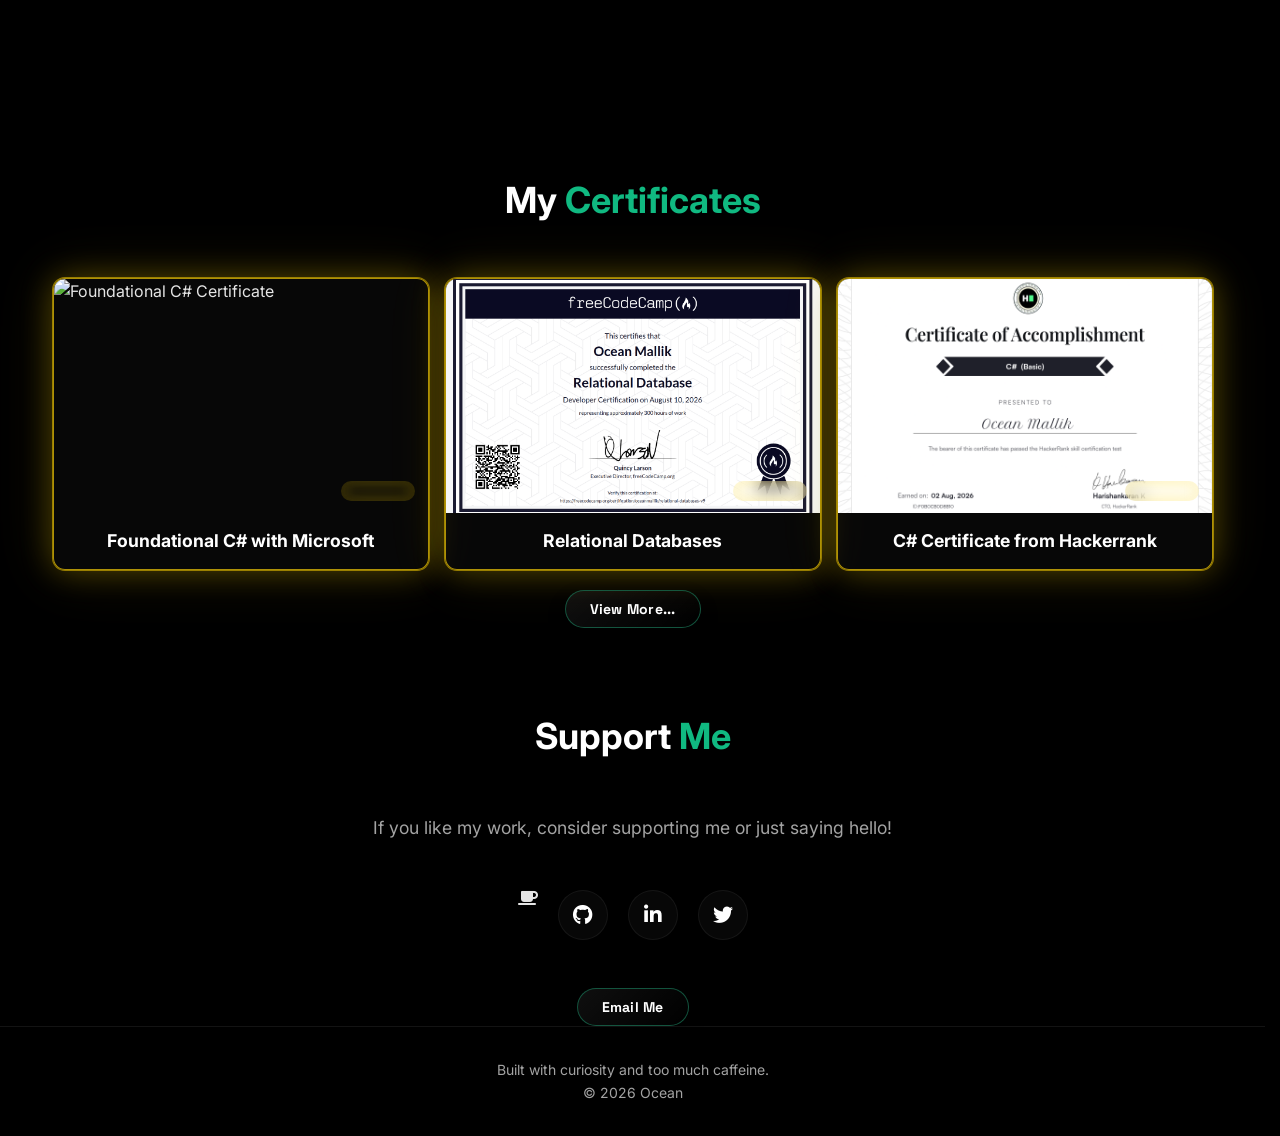
==== commit 469d53db: "Removed support page" ====
--- a/index.html
+++ b/index.html
@@ -28,7 +28,7 @@
                     <li><a href="activities.html">My Activities</a></li>
                     <li><a href="achievements.html">My Achievements</a></li>
                     <li><a href="stats.html">My Stats</a></li>
-                    <li><a href="support.html">Support Me</a></li>
+                    
                     <li><a href="about.html">About Me</a></li>
                 </ul>
 
@@ -51,7 +51,7 @@
             <a href="activities.html">My Activities</a>
             <a href="achievements.html">My Achievements</a>
             <a href="stats.html">My Stats</a>
-            <a href="support.html">Support Me</a>
+            
             <a href="about.html">About Me</a>
         </div>
     </nav>
@@ -117,14 +117,14 @@
             </div>
     </section>
 
-    <!-- Support Section -->
-    <section id="support" class="section bg-secondary reveal">
+    
+    
         <div class="container contact-container">
             <h2 class="section-title">Support <span class="highlight">Me</span></h2>
             <p class="contact-text">If you like my work, consider supporting me or just saying hello!</p>
             
             <div class="social-links">
-                <a href="support.html" title="Buy me a coffee">
+
                     <i class="fas fa-coffee"></i>
                 </a>
                 
--- a/style.css
+++ b/style.css
@@ -1438,7 +1438,10 @@
     flex-direction: column;
     align-items: center;
     justify-content: center;
-}
+    margin: 0 auto;
+}
+
+
 
 @media (max-width: 1100px) {
     #certificates-accordion {
@@ -1620,3 +1623,219 @@
         margin-top: 40px;
     }
 }
+
+/* --- 17. Stats Grid --- */
+.stats-grid {
+    display: grid;
+    grid-template-columns: repeat(2, 1fr);
+    gap: 30px;
+    margin-top: 40px;
+}
+
+.stat-card {
+    background-color: var(--bg-card);
+    border: 1px solid var(--border-color);
+    border-radius: var(--border-radius);
+    padding: 20px 30px;
+    display: flex;
+    flex-direction: column;
+    position: relative;
+    overflow: hidden;
+    transition: var(--transition);
+    box-shadow: 0 4px 15px rgba(0, 0, 0, 0.05);
+}
+
+.stat-card::before {
+    content: '';
+    position: absolute;
+    top: 0; left: 0; width: 100%; height: 4px;
+    background: linear-gradient(90deg, var(--primary-color), var(--featured-accent));
+    opacity: 0;
+    transition: var(--transition);
+}
+
+.stat-card:hover {
+    transform: translateY(-5px);
+    box-shadow: 0 15px 35px rgba(0, 0, 0, 0.2);
+    border-color: var(--glass-border);
+}
+
+.stat-card:hover::before {
+    opacity: 1;
+}
+
+.stat-card-top {
+    display: flex;
+    flex-direction: row;
+    justify-content: space-between;
+    align-items: center;
+    width: 100%;
+    gap: 15px;
+    margin-bottom: 25px;
+}
+
+.stat-card-info {
+    text-align: left;
+    flex: 1;
+    display: flex;
+    flex-direction: column;
+    justify-content: center;
+}
+
+.stat-card-center {
+    display: flex;
+    flex-direction: column;
+    align-items: flex-start;
+    margin-top: 15px;
+}
+
+.stat-big-value {
+    font-size: 2.5rem;
+    font-weight: 700;
+    color: var(--primary-color);
+    line-height: 1;
+    margin-bottom: 5px;
+    text-shadow: 0 0 10px color-mix(in srgb, var(--primary-color) 40%, transparent);
+}
+
+.stat-big-label {
+    font-size: 0.75rem;
+    color: var(--text-muted);
+    text-transform: uppercase;
+    letter-spacing: 1px;
+}
+
+.stat-logo-title {
+    display: flex;
+    align-items: center;
+    gap: 12px;
+    margin-bottom: 5px;
+}
+
+.stat-logo-title i {
+    font-size: 1.8rem;
+    color: var(--primary-color);
+}
+
+.stat-card-info h3 {
+    color: var(--text-title);
+    font-size: 1.6rem;
+    margin: 0;
+}
+
+.stat-card-info p {
+    color: var(--text-muted);
+    font-size: 1rem;
+    margin: 5px 0 15px 0;
+}
+
+.stat-ext-link {
+    color: var(--text-muted);
+    font-size: 1.1rem;
+    margin-left: 8px;
+    transition: var(--transition);
+    display: flex;
+    align-items: center;
+    justify-content: center;
+}
+
+.stat-ext-link:hover {
+    color: var(--primary-color);
+    transform: translateY(-2px);
+}
+
+.stat-chart-container {
+    width: 100%;
+    max-width: 280px;
+    flex-shrink: 0;
+    display: flex;
+    justify-content: flex-end;
+}
+
+/* Badges section */
+.stat-badges {
+    display: grid;
+    grid-template-columns: repeat(auto-fit, minmax(140px, 1fr));
+    gap: 15px;
+    width: 100%;
+    border-top: 1px solid var(--border-color);
+    padding-top: 20px;
+}
+
+.stat-badge {
+    background-color: color-mix(in srgb, var(--bg-main) 40%, transparent);
+    border: 1px solid var(--glass-border);
+    border-radius: 12px;
+    padding: 12px 15px;
+    display: flex;
+    align-items: center;
+    gap: 12px;
+    transition: var(--transition);
+}
+
+.stat-badge:hover {
+    background-color: color-mix(in srgb, var(--primary-color) 10%, transparent);
+    border-color: color-mix(in srgb, var(--primary-color) 30%, transparent);
+}
+
+.stat-badge-icon {
+    width: 35px;
+    height: 35px;
+    border-radius: 8px;
+    background-color: color-mix(in srgb, var(--primary-color) 15%, transparent);
+    color: var(--primary-color);
+    display: flex;
+    justify-content: center;
+    align-items: center;
+    font-size: 1.1rem;
+    flex-shrink: 0;
+}
+
+.stat-badge-info {
+    display: flex;
+    flex-direction: column;
+    text-align: left;
+    justify-content: center;
+}
+
+.stat-badge-title {
+    font-size: 0.75rem;
+    color: var(--text-muted);
+    text-transform: uppercase;
+    letter-spacing: 0.5px;
+    margin-bottom: 2px;
+}
+
+.stat-badge-value {
+    font-size: 1rem;
+    font-weight: 700;
+    color: var(--text-title);
+}
+
+@media (max-width: 991px) {
+    .stats-grid {
+        grid-template-columns: 1fr;
+    }
+}
+
+@media (max-width: 768px) {
+    .stat-card-top {
+        flex-direction: column;
+        align-items: center;
+        text-align: center;
+    }
+    
+    .stat-card-info, .stat-card-center {
+        align-items: center;
+        text-align: center;
+        margin-bottom: 15px;
+    }
+
+    .stat-logo-title {
+        justify-content: center;
+    }
+    
+    .stat-chart-container {
+        margin: 0 auto;
+    }
+}
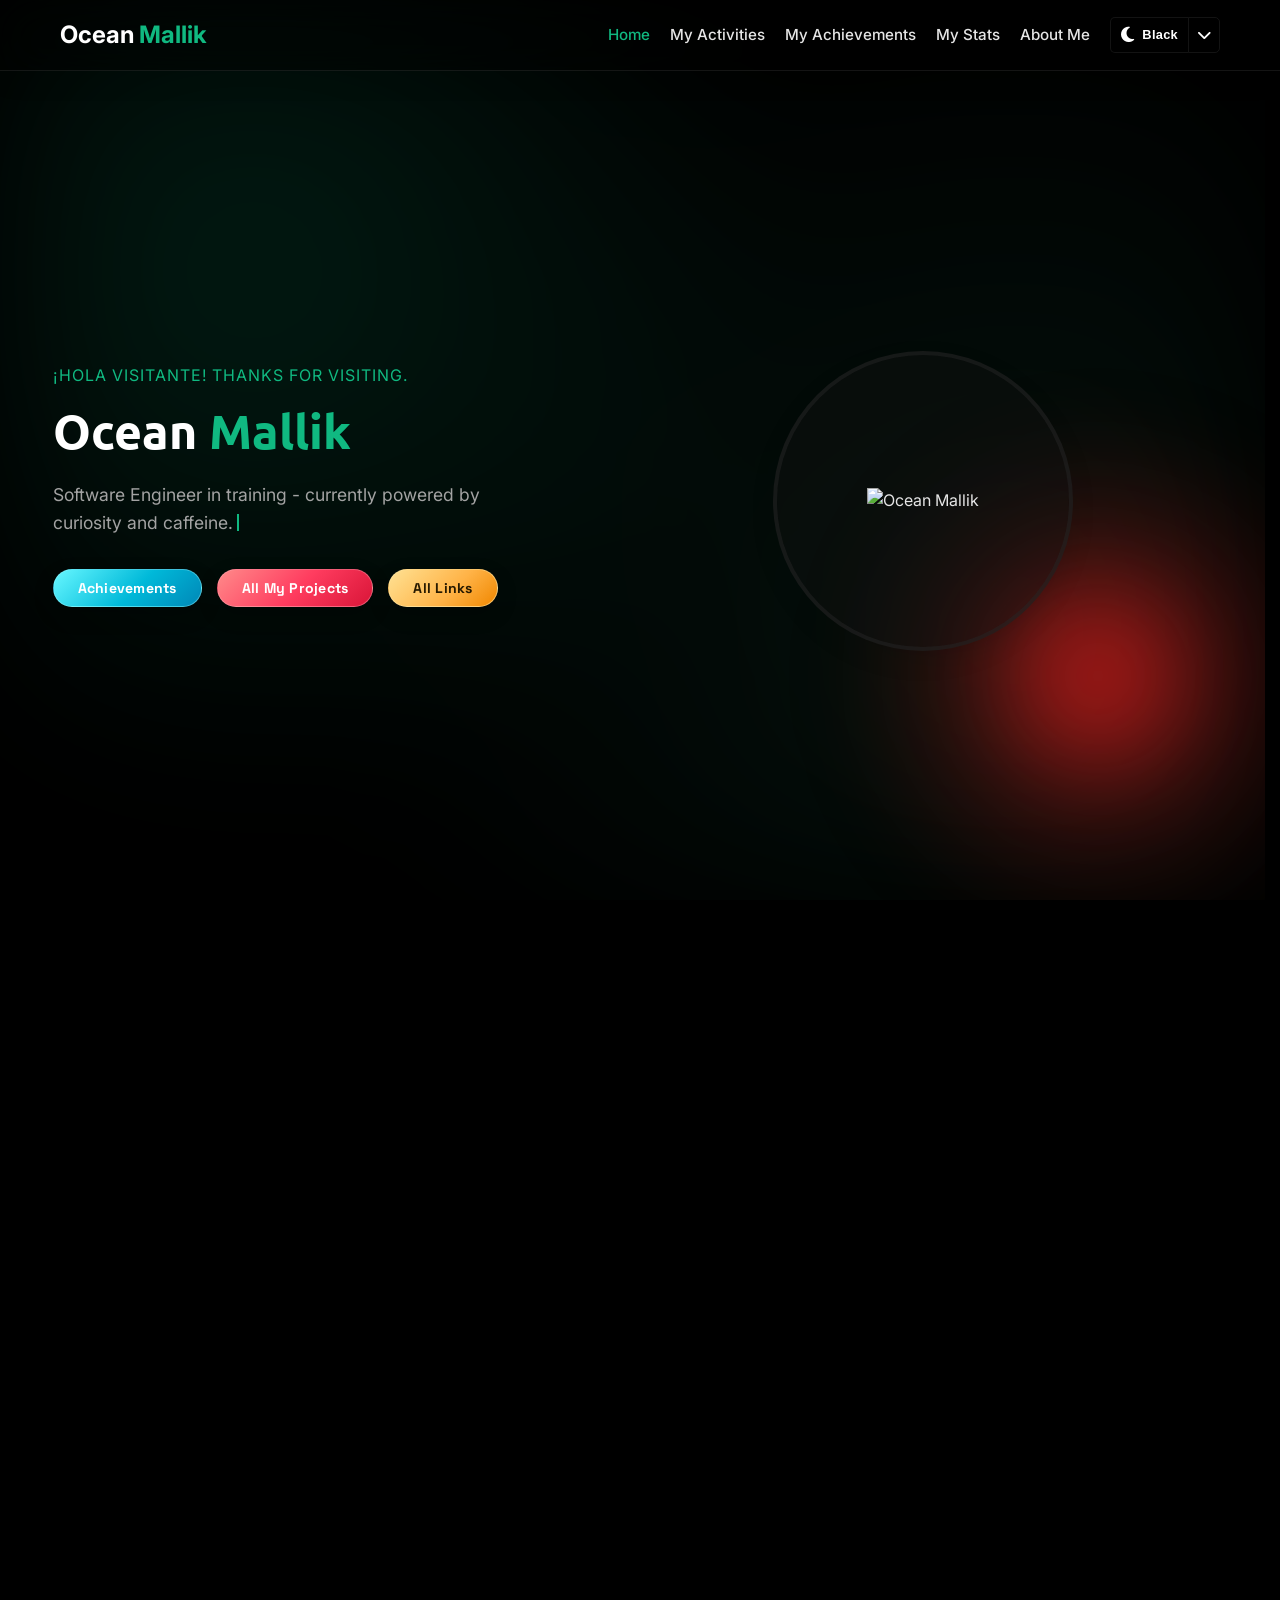
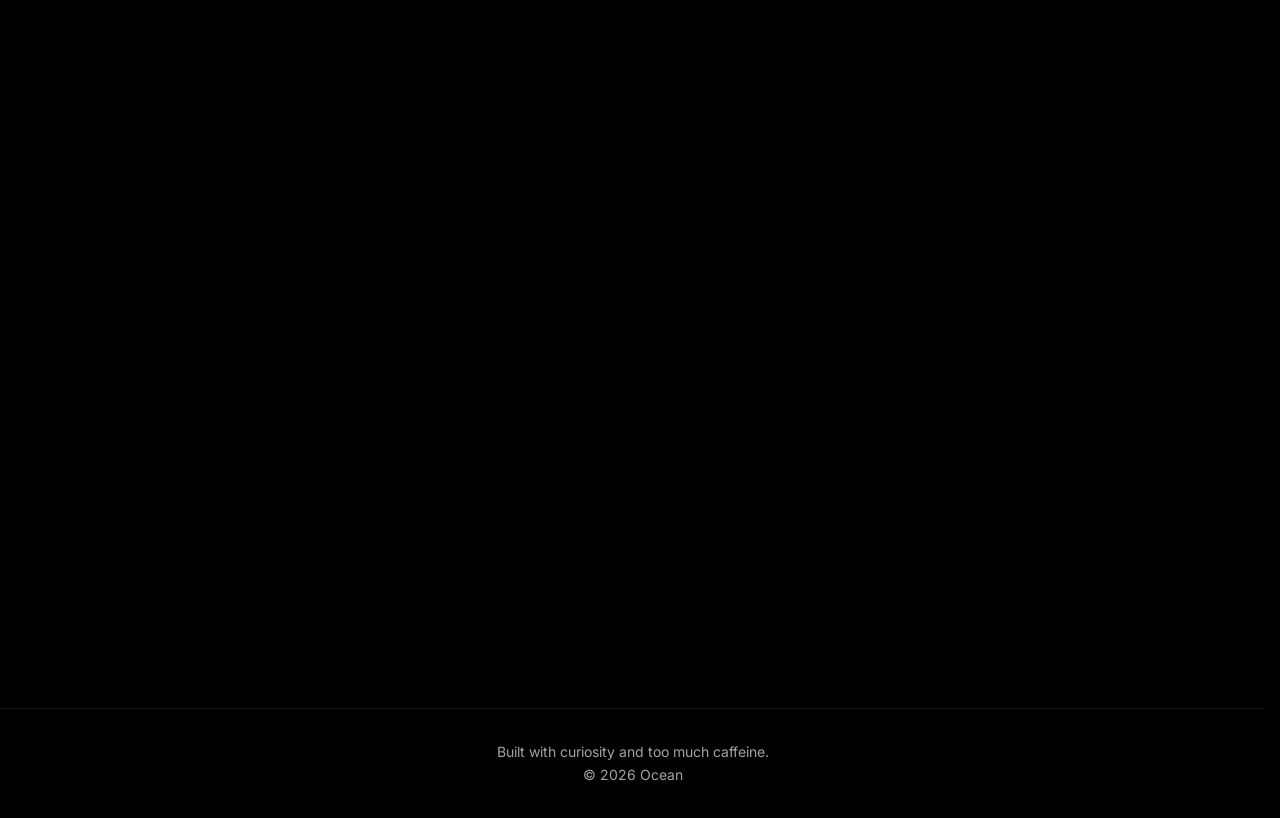
==== commit 43e84327: "Removed support section from the website" ====
--- a/index.html
+++ b/index.html
@@ -117,37 +117,6 @@
             </div>
     </section>
 
-    
-    
-        <div class="container contact-container">
-            <h2 class="section-title">Support <span class="highlight">Me</span></h2>
-            <p class="contact-text">If you like my work, consider supporting me or just saying hello!</p>
-            
-            <div class="social-links">
-
-                    <i class="fas fa-coffee"></i>
-                </a>
-                
-                <a href="https://github.com/oceanmallik/" target="_blank" title="GitHub">
-                    <i class="fab fa-github"></i>
-                </a>
-                
-                <a href="https://linkedin.com/in/oceanmallik/" target="_blank" title="LinkedIn">
-                    <i class="fab fa-linkedin-in"></i>
-                </a>
-                
-                <a href="https://x.com/oceanmallik" target="_blank" title="Twitter / X">
-                    <i class="fab fa-twitter"></i>
-                </a>
-            </div>
-
-            <div class="support-actions">
-                <!-- Contact Button -->
-                <a href="mailto:oceanmallik@oceanmallik.com" class="btn btn-outline">Email Me</a>
-            </div>
-        </div>
-    </section>
-
     <!-- Footer -->
     <footer>
         <p>Built with curiosity and too much caffeine.<br>&copy; <span id="current-year"></span> Ocean</p>
